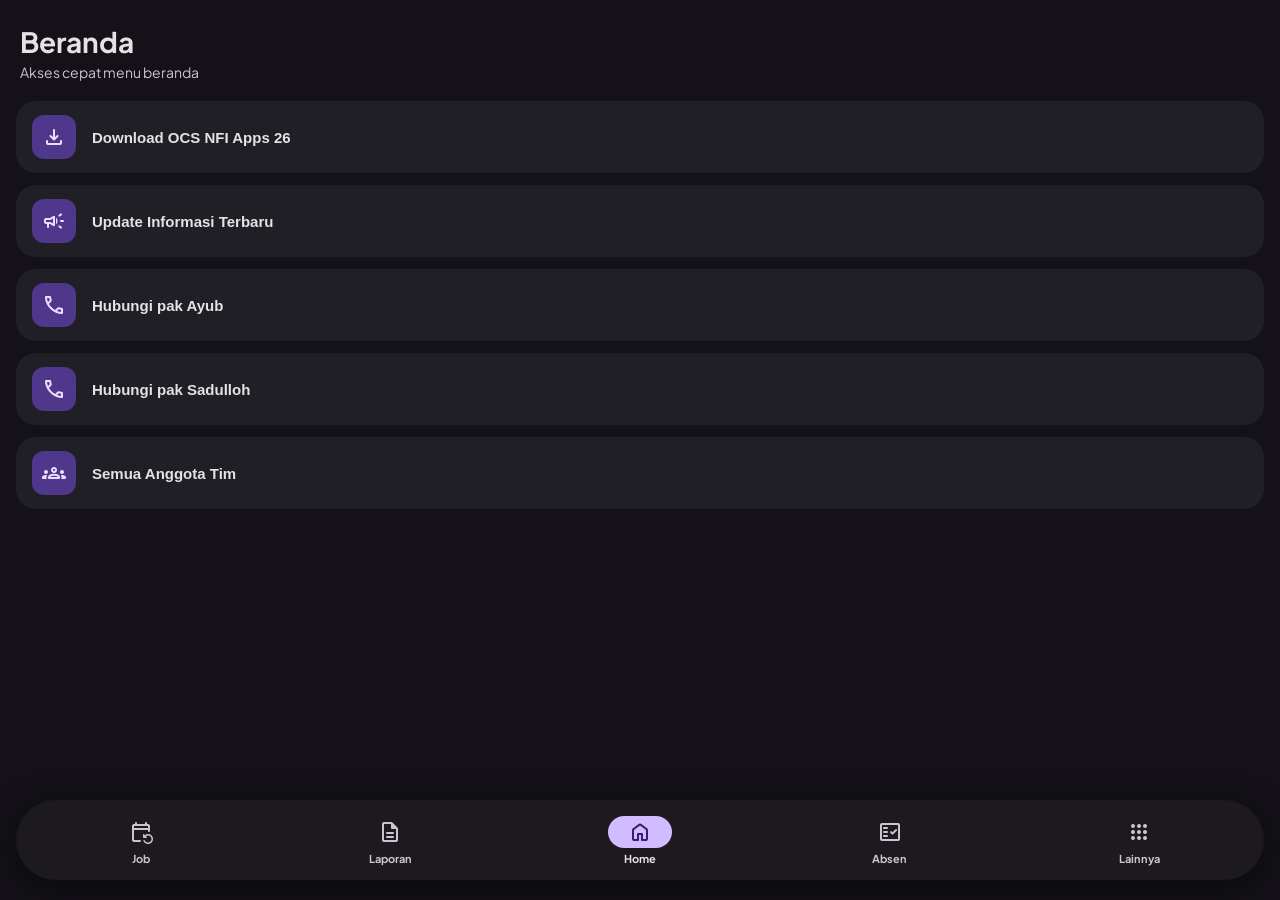
==== index.html @ 316470cf "Add files via upload" ====
<!DOCTYPE html>
<html lang="id">
<head>
    <meta charset="UTF-8">
    <meta name="viewport" content="width=device-width, initial-scale=1.0, maximum-scale=1.0, user-scalable=no">
    <title>OCS NFI APPS 26</title>
    <link href="https://fonts.googleapis.com/css2?family=Plus+Jakarta+Sans:wght@400;500;600;700&display=swap" rel="stylesheet">
    <link href="https://fonts.googleapis.com/css2?family=Material+Symbols+Rounded:opsz,wght,FILL,GRAD@24,400,0,0" rel="stylesheet">
    
    <style>
        :root {
          --m3-surface: #141218;
          --m3-surface-container: #211F26;
          --m3-primary: #D0BCFF;
          --m3-on-primary: #381E72;
          --m3-primary-container: #4F378B;
          --m3-on-primary-container: #EADDFF;
          --m3-secondary-container: #332F37;
          --m3-on-surface: #E6E1E5;
          --m3-on-surface-variant: #CAC4D0;
          --radius-pill: 100px;
        }

        * { box-sizing: border-box; margin: 0; padding: 0; -webkit-tap-highlight-color: transparent; }

        body {
          font-family: 'Plus Jakarta Sans', sans-serif;
          background-color: var(--m3-surface);
          color: var(--m3-on-surface);
          height: 100dvh; display: flex; flex-direction: column; overflow: hidden;
        }

        @keyframes pageIn {
            from { opacity: 0; transform: translateY(16px); }
            to { opacity: 1; transform: translateY(0); }
        }
        
        @keyframes navActive {
            0% { transform: scale(1); }
            50% { transform: scale(0.85); }
            100% { transform: scale(1); }
        }
        
        @keyframes labelFadeUp {
            from { opacity: 0; transform: translateY(4px); }
            to { opacity: 1; transform: translateY(0); }
        }

        .animate-page { animation: pageIn 0.4s cubic-bezier(0.2, 0, 0, 1) forwards; }

        .page-header { flex-shrink: 0; padding: 24px 20px 12px 20px; }
        .page-header h1 { font-size: 28px; font-weight: 700; }
        .page-header p { font-size: 14px; color: var(--m3-on-surface-variant); margin-top: 4px; }

        .content { flex: 1; overflow-y: auto; scrollbar-width: none; position: relative; }
        .content::-webkit-scrollbar { display: none; }
        .page-padding { padding: 8px 16px 140px 16px; }

        .full-frame-container {
            position: absolute;
            top: 0; left: 0; width: 100%; height: 100%;
            border: none;
            padding-bottom: 100px;
        }
        .full-frame-container iframe {
            width: 100%; height: 100%; border: none;
        }

        .buttons { display: flex; flex-direction: column; gap: 12px; }
        .buttons button {
          display: flex; align-items: center; gap: 16px; width: 100%; padding: 14px 16px; 
          border: none; border-radius: 20px; 
          background: var(--m3-surface-container); color: var(--m3-on-surface); 
          font-size: 15px; font-weight: 600; transition: 0.2s; cursor: pointer; text-align: left;
        }
        .buttons button:active { background: var(--m3-secondary-container); transform: scale(0.97); }
        .buttons button span.material-symbols-rounded {
          color: var(--m3-on-primary-container); background: var(--m3-primary-container);
          width: 44px; height: 44px; display: flex; align-items: center; justify-content: center;
          border-radius: 12px; flex-shrink: 0;
        }

        .bottom-bar {
          position: fixed; bottom: 20px; left: 16px; right: 16px; height: 80px;
          background: rgba(29, 27, 32, 0.95); backdrop-filter: blur(20px);
          display: flex; align-items: center; justify-content: center;
          border-radius: var(--radius-pill); z-index: 1000;
          box-shadow: 0 8px 32px rgba(0,0,0,0.5);
        }
        .menu-item { 
          flex: 1; display: flex; flex-direction: column; align-items: center; 
          justify-content: center; gap: 4px; height: 100%; 
          color: var(--m3-on-surface-variant); cursor: pointer;
          transition: color 0.3s ease;
        }
        .nav-pill { 
          width: 56px; height: 32px; border-radius: var(--radius-pill); 
          display: flex; align-items: center; justify-content: center; 
          transition: all 0.4s cubic-bezier(0.2, 0, 0, 1); 
        }
        
        .menu-item.active .nav-pill { 
            background: var(--m3-primary); 
            color: var(--m3-on-primary); 
            width: 64px;
            animation: navActive 0.4s cubic-bezier(0.2, 0, 0, 1);
        }
        .menu-item.active .nav-label { 
            animation: labelFadeUp 0.4s ease-out forwards;
            color: var(--m3-on-surface);
        }
        .menu-item.active { color: var(--m3-on-surface); }
        .nav-label { font-size: 11px; font-weight: 700; transition: all 0.3s ease; }

        .sheet-overlay { position: fixed; inset: 0; background: rgba(0,0,0,0.8); display: none; z-index: 2000; backdrop-filter: blur(4px); }
        .sheet-overlay.show { display: block; }
        .bottom-sheet { 
            position: fixed; left: 0; right: 0; bottom: -100%; 
            background: var(--m3-surface-container); border-radius: 28px 28px 0 0; 
            max-height: 94dvh; transition: bottom 0.4s cubic-bezier(0.1, 0.9, 0.2, 1); 
            z-index: 2001; display: flex; flex-direction: column; padding-bottom: 20px;
        }
        .bottom-sheet.show { bottom: 0; }
        .sheet-handle { width: 32px; height: 4px; background: #49454F; border-radius: 2px; margin: 16px auto; flex-shrink: 0; }
        .sheet-body { padding: 0 20px 20px 20px; overflow-y: auto; flex: 1; }

        .webview-container { width: 100%; height: 70dvh; border-radius: 16px; overflow: hidden; background: #fff; margin-top: 10px; }
        .webview-container iframe { width: 100%; height: 100%; border: none; }
        
        .btn-open-ext {
            width: 42px; height: 42px; border-radius: 12px; 
            background: var(--m3-secondary-container); color: var(--m3-primary);
            border: none; display: flex; align-items: center; justify-content: center;
        }
    </style>
</head>
<body>

<header class="page-header" id="header-ui">
    <h1 id="title-text">Beranda</h1>
    <p id="subtitle-text">Halo Tim OCS NFI</p>
</header>

<main class="content" id="main-content"></main>

<nav class="bottom-bar">
    <div class="menu-item" onclick="setActive(this,'Job Desk')">
        <div class="nav-pill"><span class="material-symbols-rounded">event_repeat</span></div>
        <span class="nav-label">Job</span>
    </div>
    <div class="menu-item" onclick="setActive(this,'Laporan')">
        <div class="nav-pill"><span class="material-symbols-rounded">description</span></div>
        <span class="nav-label">Laporan</span>
    </div>
    <div class="menu-item" id="default-menu" onclick="setActive(this,'Beranda')">
        <div class="nav-pill"><span class="material-symbols-rounded">home</span></div>
        <span class="nav-label">Home</span>
    </div>
    <div class="menu-item" onclick="setActive(this,'Absensi')">
        <div class="nav-pill"><span class="material-symbols-rounded">fact_check</span></div>
        <span class="nav-label">Absen</span>
    </div>
    <div class="menu-item" onclick="setActive(this,'Lainnya')">
        <div class="nav-pill"><span class="material-symbols-rounded">apps</span></div>
        <span class="nav-label">Lainnya</span>
    </div>
</nav>

<div class="sheet-overlay" id="sheetOverlay" onclick="closeSheet()"></div>
<div class="bottom-sheet" id="standardSheet">
    <div class="sheet-handle"></div>
    <div class="sheet-body" id="sheetContent"></div>
</div>

<script>
    function vibrate() { if(navigator.vibrate) navigator.vibrate(15); }

    // Logika tambahan untuk handle tombol kembali fisik
    window.addEventListener('popstate', function(event) {
        const sheet = document.getElementById('standardSheet');
        if (sheet.classList.contains('show')) {
            closeSheet(false); // Tutup sheet tanpa memicu history.back lagi
        }
    });

    function setActive(el, menu) {
        vibrate();
        document.querySelectorAll('.menu-item').forEach(i => i.classList.remove('active'));
        el.classList.add('active');
        
        const content = document.getElementById('main-content');
        const header = document.getElementById('header-ui');
        content.scrollTop = 0;

        if(menu === 'Job Desk') {
            header.style.display = 'none';
            content.innerHTML = `
                <div class="full-frame-container animate-page">
                    <iframe src="https://poharaayub.github.io/OCS-NFI-Apps-26-Job-Desk/"></iframe>
                </div>`;
            return;
        }

        header.style.display = 'block';
        document.getElementById('title-text').innerText = menu;
        
        let btns = [];
        if(menu === 'Beranda') {
            document.getElementById('subtitle-text').innerText = "Akses cepat menu beranda";
            btns = [
                ['download', 'Download OCS NFI Apps 26', 'link', 'https://drive.google.com/file/d/1kTBmccjjSEjbIAP8e-LWyb4Fytd0itrC/view?usp=drivesdk'],
                ['campaign', 'Update Informasi Terbaru', 'link', 'https://docs.google.com/document/d/1xBx-CVQ4K1lBEaIKjaKhmesfO8q3LyXs4rhQqH-ymPQ/edit?usp=drivesdk'],
                ['call', 'Hubungi pak Ayub', 'link', 'https://wa.me/6289637126728'],
                ['call', 'Hubungi pak Sadulloh', 'link', 'https://wa.me/6285281587927'],
                ['groups', 'Semua Anggota Tim', 'members']
            ];
        } else if(menu === 'Laporan') {
            document.getElementById('subtitle-text').innerText = "Akses cepat menu laporan";
            btns = [
                ['download', 'Download Kamstamwa', 'link', 'https://drive.google.com/file/d/1Rhy1s2R5G0QdilOMmbiQ5AhgaSuvtsWQ/view?usp=drivesdk'],
                ['download', 'Download Cam To PDF', 'link', 'https://drive.google.com/uc?id=105kaVbODYTpiGii9At-0kAPCHPkltyS4'],
                ['picture_as_pdf', 'Before After to PDF', 'link', 'https://poharaayub.github.io/Before-After-PDF/'],
                ['article', 'Laporan Kehadiran Teks', 'link', 'https://poharaayub.github.io/laporan-kehadiran-clipboard-generator/'],
                ['share', 'WhatsApp Grup OCS NFI', 'link', 'https://chat.whatsapp.com/KnxTC4uGQdGI6WAAVh0UGg'],
                ['person', 'Upload ke Team Leader', 'update'],
                ['local_laundry_service', 'Laporan Pencucian Box', 'report', 'https://docs.google.com/spreadsheets/d/1vf2pzwlvdsm17cyo1Zrc6DBUL4EeQOng5uJjU12aYvg/preview'],
                ['warehouse', 'Laporan Pembersihan Pallet', 'report', 'https://docs.google.com/spreadsheets/d/1C9Zrywvi_ggnHnKHB9fxUU9f-DCWaGNFJflKqbHVEnI/preview'],
                ['inventory', 'Laporan Pencucian Pallet', 'report', 'https://docs.google.com/spreadsheets/d/13dPCq4lEhV4PRA4z2RLQEmPbOIBK9emuclkxk-Dh7iU/preview']
            ];
        } else if(menu === 'Absensi') {
            document.getElementById('subtitle-text').innerText = "Akses cepat menu absensi";
            const pesanTukar = encodeURIComponent("Assalamualaikum, saya ingin mengajukan tukar shift\n\nKeperluan mengajukan tukaran shift:\nShift sebelumnya:\n\nDemikian terimakasih");
            btns = [
                ['apps', 'Greatday Apps', 'link', 'https://app.greatdayhr.com/'],
                ['summarize', 'Rekapitulasi Absensi', 'link', 'https://drive.google.com/drive/folders/1o0sr3Ee6r4VOCGT_a-1dTJ-KVZ0GMX-J'],
                ['mail', 'Ajukan Izin Absensi', 'absen'],
                ['swap_horiz', 'Ajukan Tukar Shift', 'link', `https://wa.me/6289637126728?text=${pesanTukar}`],
                ['assignment', 'Penilaian Karyawan', 'report', 'https://docs.google.com/spreadsheets/d/1o3yFehBFjD7SDgmJqRqlbl36nv77uS8EiqUVMLoc3DA/preview'],
                ['warning', 'Surat Peringatan (SP)', 'link', 'https://drive.google.com/drive/folders/10JcMB3LGNLOL84YjRa2R-Fp7toZR_v2y']
            ];
        } else if(menu === 'Lainnya') {
            document.getElementById('subtitle-text').innerText = "Akses cepat menu lainnya";
            btns = [
                ['article', 'Job Desk Teks Generator', 'link', 'https://poharaayub.github.io/grup-jod-desk-input/'],
                ['calendar_month', 'Data Schedule & Job Desk', 'link', 'https://drive.google.com/drive/folders/1UyO20_isk-EMRCLpKhwSBI_BYoP2Vy9A'],
                ['account_balance_wallet', 'Program Uang Kas 2026', 'kas'],
                ['build', 'Data Peralatan Kerja', 'tools'],
                ['photo_camera', 'Instagram OCS Indonesia', 'link', 'https://www.instagram.com/ocsindonesia/'],
                ['collections', 'OCS NFI Gallery 2026', 'link', 'https://drive.google.com/drive/folders/1wtyzi9lhpi7JjY67H76NHGk-qgbOwwd1'],
                ['info', 'About Apps', 'about']
            ];
        }

        content.innerHTML = `<div class="page-padding animate-page"><div class="buttons">${btns.map(b => `<button onclick="handleButtonClick('${b[2]}', '${b[3] || ''}', '${b[1]}')"><span class="material-symbols-rounded">${b[0]}</span><span>${b[1]}</span></button>`).join('')}</div></div>`;
    }

    function handleButtonClick(action, target, label) {
        vibrate();
        if (action === 'link') window.open(target, '_blank');
        else if (action === 'report') openWebviewSheet(target, label);
        else if (action === 'members') openMembersSheet();
        else if (action === 'absen') openAbsenSheet();
        else if (action === 'kas') openKasSheet();
        else if (action === 'tools') openToolsSheet();
        else if (action === 'update') openUpdateSheet();
        else if (action === 'about') openAboutSheet();
    }

    function openWebviewSheet(url, title) {
        const editUrl = url.replace('/preview', '/edit');
        const html = `<div style="display:flex; justify-content:space-between; align-items:center; margin-bottom:10px;"><h2>${title}</h2><button class="btn-open-ext" onclick="window.open('${editUrl}','_blank')"><span class="material-symbols-rounded">open_in_new</span></button></div><div class="webview-container"><iframe src="${url}"></iframe></div>`;
        renderAndShow(html);
    }

    function openMembersSheet() {
        const members = [
            {name: 'Pohara Ayub', role: 'Team Leader', wa: '6289637126728', icon: 'person'},
            {name: 'Sadulloh', role: 'Team Leader', wa: '6285281587927', icon: 'person'},
            {name: 'Edi Ahmad Jubaedi', role: 'Anggota', wa: '6285883524329', icon: 'person'},
            {name: 'Saiful Bahri', role: 'Anggota', wa: '6281389327308', icon: 'person'},
            {name: 'Wahidin', role: 'Gardener', wa: '6283819602330', icon: 'park'},
            {name: 'Amrullah', role: 'Anggota', wa: '6283879624040', icon: 'person'},
            {name: 'Ade Surahman', role: 'Anggota', wa: '6281947172711', icon: 'person'},
            {name: 'M. Rifai', role: 'Anggota', wa: '6285810611074', icon: 'person'},
            {name: 'Muhammad Toni', role: 'Anggota', wa: '6281286448626', icon: 'person'},
            {name: 'Nabrih', role: 'Anggota', wa: '6281295412005', icon: 'person'},
            {name: 'Sulaiman', role: 'Anggota', wa: '6285716230391', icon: 'person'},
            {name: 'Siti Maemunah', role: 'Anggota', wa: '6285771090915', icon: 'person'}
        ];
        const html = `<h2>Anggota Tim</h2><div class="buttons" style="margin-top:15px">${members.map(m => `<button onclick="window.open('https://wa.me/${m.wa}','_blank')"><span class="material-symbols-rounded">${m.icon}</span><div style="display:flex; flex-direction:column; text-align:left;"><span style="font-weight:700;">${m.name}</span><span style="font-size:11px; opacity:0.6;">${m.role}</span></div></button>`).join('')}</div>`;
        renderAndShow(html);
    }

    function openAbsenSheet() { 
        const pesanIzin = encodeURIComponent("Assalamualaikum, saya ingin mengajukan izin absensi\n\nKeperluan mengajukan izin:\n\nIzin untuk berapa hari:\n\nDemikian terimakasih");
        renderAndShow(`<h2>Ajukan Izin</h2><div class="buttons" style="margin-top:15px">${generateButtons([['mail','Izin ke pak Ayub',`https://wa.me/6289637126728?text=${pesanIzin}`],['mail','Izin ke pak Sadulloh',`https://wa.me/6285281587927?text=${pesanIzin}`]])}</div>`);
    }

    function openKasSheet() {
        const pesanPinjam = encodeURIComponent("Assalamualaikum, saya ingin mengajukan pinjaman uang kas dengan rincian:\n\nJumlah Pinjaman:\nKeperluan Pinjaman:\nRencana Pengembalian:\n\nTerimakasih");
        renderAndShow(`<h2>Program Uang Kas</h2><div class="buttons" style="margin-top:15px">${generateButtons([['description','Laporan Kas 2026','report_kas'],['attach_money','Ajukan Pinjaman Kas',`https://wa.me/6285281587927?text=${pesanPinjam}`],['gavel','Peraturan Uang Kas','https://docs.google.com/document/d/1pRdzuZYOEsO4gadqvAWk7qT7DMCcA87dlU75tSibAyQ/edit?usp=drivesdk']])}</div>`);
    }

    function openToolsSheet() {
        const pk = encodeURIComponent("Assalamualaikum, saya ingin melaporkan kerusakan peralatan/ alat bantu kerja dengan rincian sebagai berikut\n\nNama peralatan:\nKerusakan dibagian:\nKronologi kerusakan:\n\nDemikian terimakasih");
        const pr = encodeURIComponent("Assalamualaikum, saya ingin request peralatan/ alat bantu kerja dengan rincian sebagai berikut\n\nNama peralatan/ alat bantu kerja:\nJumlah request:\nUntuk digunakan diarea:\n\nDemikian terimakasih");
        renderAndShow(`<h2>Data Peralatan</h2><div class="buttons" style="margin-top:15px">${generateButtons([['build', 'Cek Data Peralatan', 'report_alat'],['report_problem', 'Lapor Kerusakan Alat', `https://wa.me/6289637126728?text=${pk}`],['add', 'Request Alat Baru', `https://wa.me/6285281587927?text=${pr}`],['local_laundry_service', 'Cek Detergen', 'report_detergen']])}</div>`);
    }

    function generateButtons(data) {
        return data.map(b => {
            let action = `window.open('${b[2]}','_blank')`;
            if(b[2] === 'report_kas') action = `openWebviewSheet('https://docs.google.com/spreadsheets/d/1mPzw4aiXAvZz0fkyUWAkmzJjCKUgCKRYbDQeUgI95Dk/preview','Laporan Kas')`;
            if(b[2] === 'report_alat') action = `openWebviewSheet('https://docs.google.com/spreadsheets/d/16F8PvkiDaDY_ZyIfkf0K0eeXwPvDelRSSgAeCl292fk/preview','Data Peralatan')`;
            if(b[2] === 'report_detergen') action = `openWebviewSheet('https://docs.google.com/spreadsheets/d/11IqbMX3eR3mWIV-i5KZAeFWTb9gNmh1OwDmfqXGLfW8/preview','Pemakaian Detergen')`;
            return `<button onclick="${action}"><span class="material-symbols-rounded">${b[0]}</span><span>${b[1]}</span></button>`;
        }).join('');
    }

    function openUpdateSheet() { renderAndShow(`<h2>Update Laporan</h2><div class="buttons" style="margin-top:15px">${generateButtons([['person','Kirim ke pak Ayub','https://wa.me/6289637126728'],['person','Kirim ke pak Sadulloh','https://wa.me/6285281587927']])}</div>`); }
    function openAboutSheet() { renderAndShow(`<h2>About Apps</h2><div style="margin-top:15px; color:var(--m3-on-surface-variant);"><p>OCS NFI APPS 26 v2.1.0</p><p>Dev: <b>Pohara Ayub</b></p><br><button onclick="window.open('https://wa.me/6289637126728','_blank')" style="width:100%; padding:14px; border-radius:100px; border:none; background:var(--m3-primary-container); color:var(--m3-on-primary-container); font-weight:700">WhatsApp Developer</button></div>`); }
    
    // Fungsi render dimodifikasi untuk push state history
    function renderAndShow(html) { 
        document.getElementById('sheetContent').innerHTML = html; 
        document.getElementById('sheetOverlay').classList.add('show'); 
        document.getElementById('standardSheet').classList.add('show'); 
        
        // Tambahkan dummy state ke browser history
        window.history.pushState({sheet: 'open'}, "");
    }

    // Fungsi tutup dimodifikasi agar sinkron dengan history
    function closeSheet(triggerBack = true) { 
        document.getElementById('sheetOverlay').classList.remove('show'); 
        document.getElementById('standardSheet').classList.remove('show'); 
        
        // Jika ditutup secara manual (klik overlay), hapus dummy state tadi
        if(triggerBack && window.history.state && window.history.state.sheet === 'open') {
            window.history.back();
        }
    }

    window.onload = () => { setActive(document.getElementById('default-menu'), 'Beranda'); };
</script>
</body>
</html>
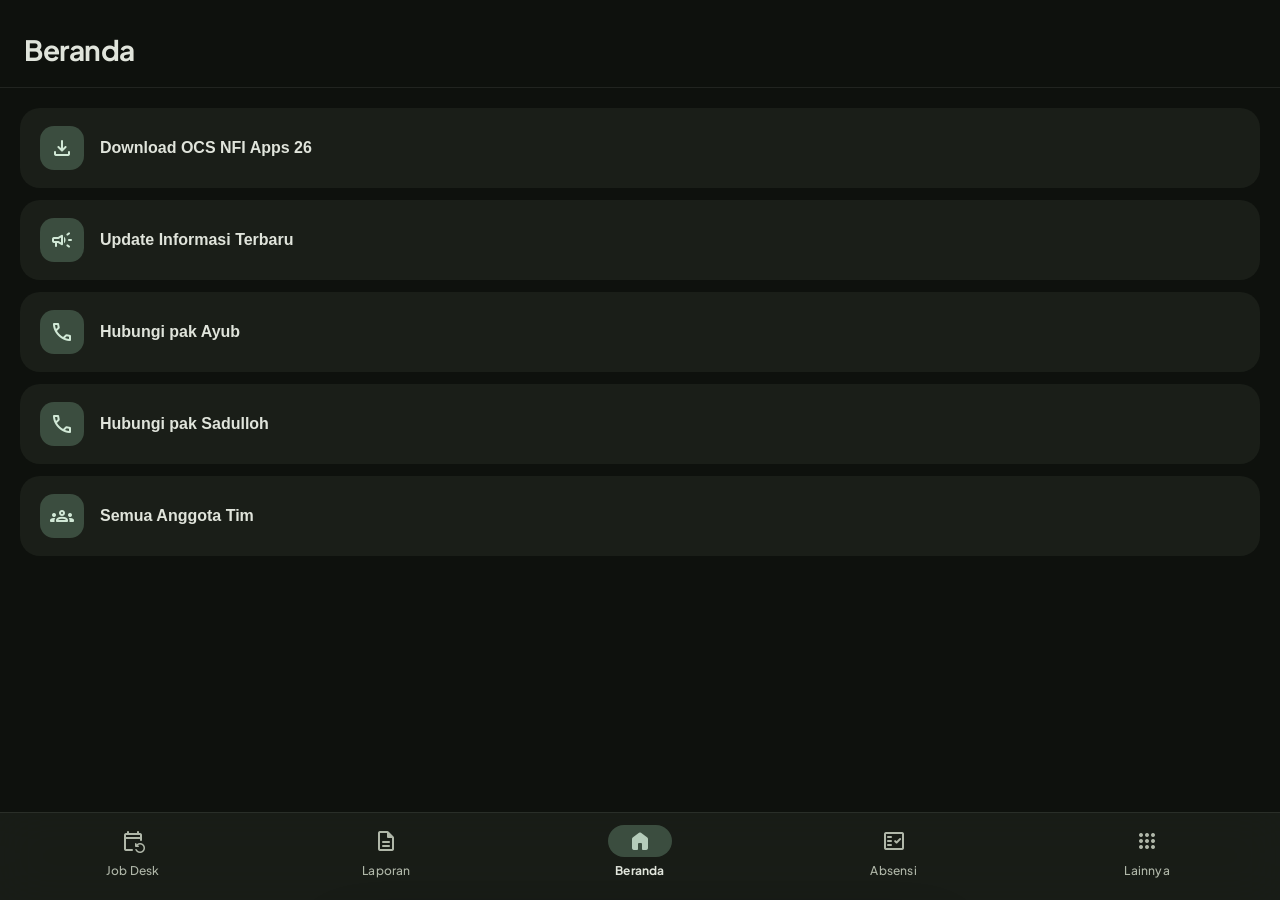
==== commit 871772d1: "Add files via upload" ====
--- a/index.html
+++ b/index.html
@@ -2,23 +2,24 @@
 <html lang="id">
 <head>
     <meta charset="UTF-8">
-    <meta name="viewport" content="width=device-width, initial-scale=1.0, maximum-scale=1.0, user-scalable=no">
-    <title>OCS NFI APPS 26</title>
+    <meta name="viewport" content="width=device-width, initial-scale=1.0, maximum-scale=1.0, user-scalable=no, viewport-fit=cover">
+    <title>OCS NFI APPS 26 - Theme #B5CCBA</title>
     <link href="https://fonts.googleapis.com/css2?family=Plus+Jakarta+Sans:wght@400;500;600;700&display=swap" rel="stylesheet">
     <link href="https://fonts.googleapis.com/css2?family=Material+Symbols+Rounded:opsz,wght,FILL,GRAD@24,400,0,0" rel="stylesheet">
     
     <style>
         :root {
-          --m3-surface: #141218;
-          --m3-surface-container: #211F26;
-          --m3-primary: #D0BCFF;
-          --m3-on-primary: #381E72;
-          --m3-primary-container: #4F378B;
-          --m3-on-primary-container: #EADDFF;
-          --m3-secondary-container: #332F37;
-          --m3-on-surface: #E6E1E5;
-          --m3-on-surface-variant: #CAC4D0;
-          --radius-pill: 100px;
+          /* Custom Theme Palette based on #B5CCBA */
+          --m3-surface: #0E110D;
+          --m3-surface-container: #1A1E18;
+          --m3-primary: #B5CCBA; /* Warna baru yang diminta */
+          --m3-on-primary: #1F3524;
+          --m3-primary-container: #3B4D3F;
+          --m3-on-primary-container: #D1E8D6;
+          --m3-secondary-container: #333B34;
+          --m3-on-surface: #E0E4DB;
+          --m3-on-surface-variant: #B0B7A9;
+          --m3-outline-variant: rgba(255, 255, 255, 0.08);
         }
 
         * { box-sizing: border-box; margin: 0; padding: 0; -webkit-tap-highlight-color: transparent; }
@@ -34,152 +35,216 @@
             from { opacity: 0; transform: translateY(16px); }
             to { opacity: 1; transform: translateY(0); }
         }
-        
-        @keyframes navActive {
-            0% { transform: scale(1); }
-            50% { transform: scale(0.85); }
-            100% { transform: scale(1); }
-        }
-        
-        @keyframes labelFadeUp {
-            from { opacity: 0; transform: translateY(4px); }
-            to { opacity: 1; transform: translateY(0); }
-        }
 
         .animate-page { animation: pageIn 0.4s cubic-bezier(0.2, 0, 0, 1) forwards; }
 
-        .page-header { flex-shrink: 0; padding: 24px 20px 12px 20px; }
-        .page-header h1 { font-size: 28px; font-weight: 700; }
-        .page-header p { font-size: 14px; color: var(--m3-on-surface-variant); margin-top: 4px; }
+        .page-header { 
+          flex-shrink: 0; 
+          padding: 32px 24px 20px 24px; 
+          border-bottom: 1px solid var(--m3-outline-variant); 
+        }
+        .page-header h1 { 
+          font-size: 28px; 
+          font-weight: 700; 
+          letter-spacing: -0.5px;
+          color: var(--m3-on-surface); 
+        }
 
         .content { flex: 1; overflow-y: auto; scrollbar-width: none; position: relative; }
         .content::-webkit-scrollbar { display: none; }
-        .page-padding { padding: 8px 16px 140px 16px; }
+        
+        .page-padding { padding: 20px 20px 120px 20px; }
 
         .full-frame-container {
             position: absolute;
             top: 0; left: 0; width: 100%; height: 100%;
             border: none;
-            padding-bottom: 100px;
-        }
-        .full-frame-container iframe {
-            width: 100%; height: 100%; border: none;
-        }
+            padding-bottom: 84px;
+        }
+        .full-frame-container iframe { width: 100%; height: 100%; border: none; }
 
         .buttons { display: flex; flex-direction: column; gap: 12px; }
         .buttons button {
-          display: flex; align-items: center; gap: 16px; width: 100%; padding: 14px 16px; 
+          display: flex; align-items: center; gap: 16px; width: 100%; padding: 18px 20px; 
           border: none; border-radius: 20px; 
           background: var(--m3-surface-container); color: var(--m3-on-surface); 
-          font-size: 15px; font-weight: 600; transition: 0.2s; cursor: pointer; text-align: left;
+          font-size: 16px; font-weight: 600; transition: 0.2s; cursor: pointer; text-align: left;
         }
         .buttons button:active { background: var(--m3-secondary-container); transform: scale(0.97); }
+        
         .buttons button span.material-symbols-rounded {
           color: var(--m3-on-primary-container); background: var(--m3-primary-container);
           width: 44px; height: 44px; display: flex; align-items: center; justify-content: center;
-          border-radius: 12px; flex-shrink: 0;
-        }
-
+          border-radius: 14px; flex-shrink: 0; font-size: 24px;
+        }
+
+        /* Bottom Bar */
         .bottom-bar {
-          position: fixed; bottom: 20px; left: 16px; right: 16px; height: 80px;
-          background: rgba(29, 27, 32, 0.95); backdrop-filter: blur(20px);
-          display: flex; align-items: center; justify-content: center;
-          border-radius: var(--radius-pill); z-index: 1000;
-          box-shadow: 0 8px 32px rgba(0,0,0,0.5);
-        }
+          position: fixed; 
+          bottom: 0; left: 0; right: 0; 
+          height: 88px; 
+          background: rgba(26, 30, 24, 0.92);
+          backdrop-filter: blur(24px);
+          -webkit-backdrop-filter: blur(24px);
+          display: flex; 
+          align-items: flex-start;
+          justify-content: space-around;
+          z-index: 1000;
+          border-top: 1px solid var(--m3-outline-variant);
+          padding: 12px 6px calc(env(safe-area-inset-bottom) + 6px) 6px;
+        }
+        
         .menu-item { 
-          flex: 1; display: flex; flex-direction: column; align-items: center; 
-          justify-content: center; gap: 4px; height: 100%; 
-          color: var(--m3-on-surface-variant); cursor: pointer;
-          transition: color 0.3s ease;
-        }
-        .nav-pill { 
-          width: 56px; height: 32px; border-radius: var(--radius-pill); 
-          display: flex; align-items: center; justify-content: center; 
-          transition: all 0.4s cubic-bezier(0.2, 0, 0, 1); 
-        }
-        
-        .menu-item.active .nav-pill { 
-            background: var(--m3-primary); 
-            color: var(--m3-on-primary); 
-            width: 64px;
-            animation: navActive 0.4s cubic-bezier(0.2, 0, 0, 1);
-        }
-        .menu-item.active .nav-label { 
-            animation: labelFadeUp 0.4s ease-out forwards;
-            color: var(--m3-on-surface);
-        }
+          flex: 1;
+          display: flex; 
+          flex-direction: column; 
+          align-items: center; 
+          justify-content: flex-start;
+          gap: 6px;
+          height: 100%; 
+          color: var(--m3-on-surface-variant); 
+          cursor: pointer;
+          transition: color 0.2s ease;
+        }
+        
+        .nav-icon-wrapper {
+          width: 64px; 
+          height: 32px; 
+          border-radius: 16px;
+          display: flex; 
+          align-items: center; 
+          justify-content: center;
+          transition: all 0.3s cubic-bezier(0.2, 0, 0, 1);
+          position: relative;
+        }
+        
+        .nav-icon-wrapper span { font-size: 24px; transition: all 0.2s ease; }
+
         .menu-item.active { color: var(--m3-on-surface); }
-        .nav-label { font-size: 11px; font-weight: 700; transition: all 0.3s ease; }
-
-        .sheet-overlay { position: fixed; inset: 0; background: rgba(0,0,0,0.8); display: none; z-index: 2000; backdrop-filter: blur(4px); }
+        .menu-item.active .nav-icon-wrapper { 
+          background: var(--m3-primary-container);
+          color: var(--m3-primary); /* Menggunakan warna baru */
+        }
+        .menu-item.active .nav-icon-wrapper span { font-variation-settings: 'FILL' 1; }
+        
+        .nav-label { font-size: 12px; font-weight: 500; letter-spacing: 0.2px; text-align: center; }
+        .menu-item.active .nav-label { font-weight: 700; color: var(--m3-on-surface); }
+
+        /* Bottom Sheet - Presisi Tengah */
+        .sheet-overlay { 
+            position: fixed; inset: 0; background: rgba(0,0,0,0.7); 
+            display: none; z-index: 2000; backdrop-filter: blur(10px); 
+        }
         .sheet-overlay.show { display: block; }
+        
         .bottom-sheet { 
-            position: fixed; left: 0; right: 0; bottom: -100%; 
-            background: var(--m3-surface-container); border-radius: 28px 28px 0 0; 
-            max-height: 94dvh; transition: bottom 0.4s cubic-bezier(0.1, 0.9, 0.2, 1); 
-            z-index: 2001; display: flex; flex-direction: column; padding-bottom: 20px;
+            position: fixed; 
+            left: 50%; 
+            bottom: -100%; 
+            width: 100%;
+            max-width: 600px; 
+            height: 94dvh;
+            max-height: 94dvh;
+            background: var(--m3-surface-container); 
+            border-radius: 32px 32px 0 0; 
+            transform: translateX(-50%); 
+            transition: bottom 0.5s cubic-bezier(0.1, 1, 0.2, 1); 
+            z-index: 2001; 
+            display: flex; 
+            flex-direction: column;
+            border-top: 1px solid var(--m3-outline-variant);
+            box-shadow: 0 -16px 48px rgba(0,0,0,1);
+            overflow: hidden; 
         }
         .bottom-sheet.show { bottom: 0; }
-        .sheet-handle { width: 32px; height: 4px; background: #49454F; border-radius: 2px; margin: 16px auto; flex-shrink: 0; }
-        .sheet-body { padding: 0 20px 20px 20px; overflow-y: auto; flex: 1; }
-
-        .webview-container { width: 100%; height: 70dvh; border-radius: 16px; overflow: hidden; background: #fff; margin-top: 10px; }
+        
+        .sheet-handle-area { width: 100%; padding: 16px 0 8px 0; flex-shrink: 0; cursor: pointer; }
+        .sheet-handle { width: 40px; height: 5px; background: rgba(255,255,255,0.2); border-radius: 10px; margin: 0 auto; }
+        
+        .sheet-header { padding: 0 24px 16px 24px; flex-shrink: 0; border-bottom: 1px solid var(--m3-outline-variant); }
+
+        .sheet-body { 
+            display: flex;
+            flex-direction: column;
+            flex: 1; 
+            overflow-y: auto; 
+            scrollbar-width: none;
+            padding: 0; 
+        }
+        .sheet-body::-webkit-scrollbar { display: none; }
+        
+        .sheet-body-inner { padding: 20px 24px calc(40px + env(safe-area-inset-bottom)) 24px; }
+
+        .loading-container {
+            display: none; flex-direction: column; align-items: center; justify-content: center; flex: 1; gap: 24px;
+        }
+        .loading-container.active { display: flex; }
+        
+        .m3-loader {
+            width: 56px; height: 56px; border: 6px solid var(--m3-primary-container); border-top: 6px solid var(--m3-primary);
+            border-radius: 50%; animation: spin 0.8s cubic-bezier(0.4, 0, 0.2, 1) infinite;
+        }
+        @keyframes spin { 0% { transform: rotate(0deg); } 100% { transform: rotate(360deg); } }
+        
+        .webview-wrapper { position: relative; width: 100%; flex: 1; display: none; }
+        .webview-wrapper.show { display: block; }
+        .webview-container { width: 100%; height: 100%; overflow: hidden; background: #fff; }
         .webview-container iframe { width: 100%; height: 100%; border: none; }
         
+        .sheet-title-row { display: flex; justify-content: space-between; align-items: center; padding-top: 4px; }
         .btn-open-ext {
-            width: 42px; height: 42px; border-radius: 12px; 
-            background: var(--m3-secondary-container); color: var(--m3-primary);
-            border: none; display: flex; align-items: center; justify-content: center;
-        }
+            width: 48px; height: 48px; border-radius: 14px; background: var(--m3-secondary-container); 
+            color: var(--m3-primary); border: none; display: flex; align-items: center; justify-content: center;
+        }
+        h2 { color: var(--m3-on-surface); font-size: 24px; font-weight: 700; letter-spacing: -0.5px; }
     </style>
 </head>
 <body>
 
 <header class="page-header" id="header-ui">
     <h1 id="title-text">Beranda</h1>
-    <p id="subtitle-text">Halo Tim OCS NFI</p>
 </header>
 
 <main class="content" id="main-content"></main>
 
 <nav class="bottom-bar">
     <div class="menu-item" onclick="setActive(this,'Job Desk')">
-        <div class="nav-pill"><span class="material-symbols-rounded">event_repeat</span></div>
-        <span class="nav-label">Job</span>
+        <div class="nav-icon-wrapper"><span class="material-symbols-rounded">event_repeat</span></div>
+        <span class="nav-label">Job Desk</span>
     </div>
     <div class="menu-item" onclick="setActive(this,'Laporan')">
-        <div class="nav-pill"><span class="material-symbols-rounded">description</span></div>
+        <div class="nav-icon-wrapper"><span class="material-symbols-rounded">description</span></div>
         <span class="nav-label">Laporan</span>
     </div>
     <div class="menu-item" id="default-menu" onclick="setActive(this,'Beranda')">
-        <div class="nav-pill"><span class="material-symbols-rounded">home</span></div>
-        <span class="nav-label">Home</span>
+        <div class="nav-icon-wrapper"><span class="material-symbols-rounded">home</span></div>
+        <span class="nav-label">Beranda</span>
     </div>
     <div class="menu-item" onclick="setActive(this,'Absensi')">
-        <div class="nav-pill"><span class="material-symbols-rounded">fact_check</span></div>
-        <span class="nav-label">Absen</span>
+        <div class="nav-icon-wrapper"><span class="material-symbols-rounded">fact_check</span></div>
+        <span class="nav-label">Absensi</span>
     </div>
     <div class="menu-item" onclick="setActive(this,'Lainnya')">
-        <div class="nav-pill"><span class="material-symbols-rounded">apps</span></div>
+        <div class="nav-icon-wrapper"><span class="material-symbols-rounded">apps</span></div>
         <span class="nav-label">Lainnya</span>
     </div>
 </nav>
 
 <div class="sheet-overlay" id="sheetOverlay" onclick="closeSheet()"></div>
 <div class="bottom-sheet" id="standardSheet">
-    <div class="sheet-handle"></div>
-    <div class="sheet-body" id="sheetContent"></div>
+    <div class="sheet-handle-area" onclick="closeSheet()">
+        <div class="sheet-handle"></div>
+    </div>
+    <div class="sheet-header" id="sheetHeader"></div>
+    <div class="sheet-body" id="sheetBody"></div>
 </div>
 
 <script>
-    function vibrate() { if(navigator.vibrate) navigator.vibrate(15); }
-
-    // Logika tambahan untuk handle tombol kembali fisik
+    function vibrate() { if(navigator.vibrate) navigator.vibrate(12); }
+
     window.addEventListener('popstate', function(event) {
-        const sheet = document.getElementById('standardSheet');
-        if (sheet.classList.contains('show')) {
-            closeSheet(false); // Tutup sheet tanpa memicu history.back lagi
+        if (document.getElementById('standardSheet').classList.contains('show')) {
+            closeSheet(false);
         }
     });
 
@@ -206,7 +271,6 @@
         
         let btns = [];
         if(menu === 'Beranda') {
-            document.getElementById('subtitle-text').innerText = "Akses cepat menu beranda";
             btns = [
                 ['download', 'Download OCS NFI Apps 26', 'link', 'https://drive.google.com/file/d/1kTBmccjjSEjbIAP8e-LWyb4Fytd0itrC/view?usp=drivesdk'],
                 ['campaign', 'Update Informasi Terbaru', 'link', 'https://docs.google.com/document/d/1xBx-CVQ4K1lBEaIKjaKhmesfO8q3LyXs4rhQqH-ymPQ/edit?usp=drivesdk'],
@@ -215,7 +279,6 @@
                 ['groups', 'Semua Anggota Tim', 'members']
             ];
         } else if(menu === 'Laporan') {
-            document.getElementById('subtitle-text').innerText = "Akses cepat menu laporan";
             btns = [
                 ['download', 'Download Kamstamwa', 'link', 'https://drive.google.com/file/d/1Rhy1s2R5G0QdilOMmbiQ5AhgaSuvtsWQ/view?usp=drivesdk'],
                 ['download', 'Download Cam To PDF', 'link', 'https://drive.google.com/uc?id=105kaVbODYTpiGii9At-0kAPCHPkltyS4'],
@@ -228,7 +291,6 @@
                 ['inventory', 'Laporan Pencucian Pallet', 'report', 'https://docs.google.com/spreadsheets/d/13dPCq4lEhV4PRA4z2RLQEmPbOIBK9emuclkxk-Dh7iU/preview']
             ];
         } else if(menu === 'Absensi') {
-            document.getElementById('subtitle-text').innerText = "Akses cepat menu absensi";
             const pesanTukar = encodeURIComponent("Assalamualaikum, saya ingin mengajukan tukar shift\n\nKeperluan mengajukan tukaran shift:\nShift sebelumnya:\n\nDemikian terimakasih");
             btns = [
                 ['apps', 'Greatday Apps', 'link', 'https://app.greatdayhr.com/'],
@@ -239,7 +301,6 @@
                 ['warning', 'Surat Peringatan (SP)', 'link', 'https://drive.google.com/drive/folders/10JcMB3LGNLOL84YjRa2R-Fp7toZR_v2y']
             ];
         } else if(menu === 'Lainnya') {
-            document.getElementById('subtitle-text').innerText = "Akses cepat menu lainnya";
             btns = [
                 ['article', 'Job Desk Teks Generator', 'link', 'https://poharaayub.github.io/grup-jod-desk-input/'],
                 ['calendar_month', 'Data Schedule & Job Desk', 'link', 'https://drive.google.com/drive/folders/1UyO20_isk-EMRCLpKhwSBI_BYoP2Vy9A'],
@@ -268,8 +329,29 @@
 
     function openWebviewSheet(url, title) {
         const editUrl = url.replace('/preview', '/edit');
-        const html = `<div style="display:flex; justify-content:space-between; align-items:center; margin-bottom:10px;"><h2>${title}</h2><button class="btn-open-ext" onclick="window.open('${editUrl}','_blank')"><span class="material-symbols-rounded">open_in_new</span></button></div><div class="webview-container"><iframe src="${url}"></iframe></div>`;
-        renderAndShow(html);
+        const headerHtml = `
+            <div class="sheet-title-row">
+                <h2>${title}</h2>
+                <button class="btn-open-ext" onclick="window.open('${editUrl}','_blank')">
+                    <span class="material-symbols-rounded">open_in_new</span>
+                </button>
+            </div>`;
+        const bodyHtml = `
+            <div id="m3Loader" class="loading-container active">
+                <div class="m3-loader"></div>
+                <span style="font-size:16px; color:var(--m3-on-surface-variant)">Memproses data...</span>
+            </div>
+            <div id="webviewWrapper" class="webview-wrapper">
+                <div class="webview-container">
+                    <iframe src="${url}" id="reportIframe" onload="onIframeLoaded()"></iframe>
+                </div>
+            </div>`;
+        renderAndShow(headerHtml, bodyHtml, true);
+    }
+    
+    function onIframeLoaded() {
+        document.getElementById('m3Loader').classList.remove('active');
+        document.getElementById('webviewWrapper').classList.add('show');
     }
 
     function openMembersSheet() {
@@ -287,24 +369,23 @@
             {name: 'Sulaiman', role: 'Anggota', wa: '6285716230391', icon: 'person'},
             {name: 'Siti Maemunah', role: 'Anggota', wa: '6285771090915', icon: 'person'}
         ];
-        const html = `<h2>Anggota Tim</h2><div class="buttons" style="margin-top:15px">${members.map(m => `<button onclick="window.open('https://wa.me/${m.wa}','_blank')"><span class="material-symbols-rounded">${m.icon}</span><div style="display:flex; flex-direction:column; text-align:left;"><span style="font-weight:700;">${m.name}</span><span style="font-size:11px; opacity:0.6;">${m.role}</span></div></button>`).join('')}</div>`;
-        renderAndShow(html);
+        renderAndShow(`<h2>Anggota Tim</h2>`, `<div class="sheet-body-inner"><div class="buttons">${members.map(m => `<button onclick="window.open('https://wa.me/${m.wa}','_blank')"><span class="material-symbols-rounded">${m.icon}</span><div style="display:flex; flex-direction:column; text-align:left;"><span style="font-weight:700; font-size:16px;">${m.name}</span><span style="font-size:12px; opacity:0.6;">${m.role}</span></div></button>`).join('')}</div></div>`);
     }
 
     function openAbsenSheet() { 
         const pesanIzin = encodeURIComponent("Assalamualaikum, saya ingin mengajukan izin absensi\n\nKeperluan mengajukan izin:\n\nIzin untuk berapa hari:\n\nDemikian terimakasih");
-        renderAndShow(`<h2>Ajukan Izin</h2><div class="buttons" style="margin-top:15px">${generateButtons([['mail','Izin ke pak Ayub',`https://wa.me/6289637126728?text=${pesanIzin}`],['mail','Izin ke pak Sadulloh',`https://wa.me/6285281587927?text=${pesanIzin}`]])}</div>`);
+        renderAndShow(`<h2>Ajukan Izin</h2>`, `<div class="sheet-body-inner"><div class="buttons">${generateButtons([['mail','Izin ke pak Ayub',`https://wa.me/6289637126728?text=${pesanIzin}`],['mail','Izin ke pak Sadulloh',`https://wa.me/6285281587927?text=${pesanIzin}`]])}</div></div>`);
     }
 
     function openKasSheet() {
         const pesanPinjam = encodeURIComponent("Assalamualaikum, saya ingin mengajukan pinjaman uang kas dengan rincian:\n\nJumlah Pinjaman:\nKeperluan Pinjaman:\nRencana Pengembalian:\n\nTerimakasih");
-        renderAndShow(`<h2>Program Uang Kas</h2><div class="buttons" style="margin-top:15px">${generateButtons([['description','Laporan Kas 2026','report_kas'],['attach_money','Ajukan Pinjaman Kas',`https://wa.me/6285281587927?text=${pesanPinjam}`],['gavel','Peraturan Uang Kas','https://docs.google.com/document/d/1pRdzuZYOEsO4gadqvAWk7qT7DMCcA87dlU75tSibAyQ/edit?usp=drivesdk']])}</div>`);
+        renderAndShow(`<h2>Program Uang Kas</h2>`, `<div class="sheet-body-inner"><div class="buttons">${generateButtons([['description','Laporan Kas 2026','report_kas'],['attach_money','Ajukan Pinjaman Kas',`https://wa.me/6285281587927?text=${pesanPinjam}`],['gavel','Peraturan Uang Kas','https://docs.google.com/document/d/1pRdzuZYOEsO4gadqvAWk7qT7DMCcA87dlU75tSibAyQ/edit?usp=drivesdk']])}</div></div>`);
     }
 
     function openToolsSheet() {
         const pk = encodeURIComponent("Assalamualaikum, saya ingin melaporkan kerusakan peralatan/ alat bantu kerja dengan rincian sebagai berikut\n\nNama peralatan:\nKerusakan dibagian:\nKronologi kerusakan:\n\nDemikian terimakasih");
         const pr = encodeURIComponent("Assalamualaikum, saya ingin request peralatan/ alat bantu kerja dengan rincian sebagai berikut\n\nNama peralatan/ alat bantu kerja:\nJumlah request:\nUntuk digunakan diarea:\n\nDemikian terimakasih");
-        renderAndShow(`<h2>Data Peralatan</h2><div class="buttons" style="margin-top:15px">${generateButtons([['build', 'Cek Data Peralatan', 'report_alat'],['report_problem', 'Lapor Kerusakan Alat', `https://wa.me/6289637126728?text=${pk}`],['add', 'Request Alat Baru', `https://wa.me/6285281587927?text=${pr}`],['local_laundry_service', 'Cek Detergen', 'report_detergen']])}</div>`);
+        renderAndShow(`<h2>Data Peralatan</h2>`, `<div class="sheet-body-inner"><div class="buttons">${generateButtons([['build', 'Cek Data Peralatan', 'report_alat'],['report_problem', 'Lapor Kerusakan Alat', `https://wa.me/6289637126728?text=${pk}`],['add', 'Request Alat Baru', `https://wa.me/6285281587927?text=${pr}`],['local_laundry_service', 'Cek Detergen', 'report_detergen']])}</div></div>`);
     }
 
     function generateButtons(data) {
@@ -317,25 +398,22 @@
         }).join('');
     }
 
-    function openUpdateSheet() { renderAndShow(`<h2>Update Laporan</h2><div class="buttons" style="margin-top:15px">${generateButtons([['person','Kirim ke pak Ayub','https://wa.me/6289637126728'],['person','Kirim ke pak Sadulloh','https://wa.me/6285281587927']])}</div>`); }
-    function openAboutSheet() { renderAndShow(`<h2>About Apps</h2><div style="margin-top:15px; color:var(--m3-on-surface-variant);"><p>OCS NFI APPS 26 v2.1.0</p><p>Dev: <b>Pohara Ayub</b></p><br><button onclick="window.open('https://wa.me/6289637126728','_blank')" style="width:100%; padding:14px; border-radius:100px; border:none; background:var(--m3-primary-container); color:var(--m3-on-primary-container); font-weight:700">WhatsApp Developer</button></div>`); }
+    function openUpdateSheet() { renderAndShow(`<h2>Update Laporan</h2>`, `<div class="sheet-body-inner"><div class="buttons">${generateButtons([['person','Kirim ke pak Ayub','https://wa.me/6289637126728'],['person','Kirim ke pak Sadulloh','https://wa.me/6285281587927']])}</div></div>`); }
+    function openAboutSheet() { renderAndShow(`<h2>About Apps</h2>`, `<div class="sheet-body-inner" style="color:var(--m3-on-surface-variant);"><p style="font-size:16px; margin-bottom:6px">OCS NFI APPS 26 v3.8.5</p><p style="font-size:16px">Developer: <b>Pohara Ayub</b></p><br><button onclick="window.open('https://wa.me/6289637126728','_blank')" style="width:100%; padding:20px; border-radius:18px; border:none; background:var(--m3-primary-container); color:var(--m3-primary); font-weight:700; font-size:16px;">WhatsApp Developer</button></div>`); }
     
-    // Fungsi render dimodifikasi untuk push state history
-    function renderAndShow(html) { 
-        document.getElementById('sheetContent').innerHTML = html; 
+    function renderAndShow(headerHtml, bodyHtml, isFullFrame = false) { 
+        document.getElementById('sheetHeader').innerHTML = headerHtml; 
+        document.getElementById('sheetBody').innerHTML = bodyHtml; 
+        const sheet = document.getElementById('standardSheet');
+        sheet.style.overflow = isFullFrame ? 'hidden' : 'visible';
         document.getElementById('sheetOverlay').classList.add('show'); 
-        document.getElementById('standardSheet').classList.add('show'); 
-        
-        // Tambahkan dummy state ke browser history
+        sheet.classList.add('show'); 
         window.history.pushState({sheet: 'open'}, "");
     }
 
-    // Fungsi tutup dimodifikasi agar sinkron dengan history
     function closeSheet(triggerBack = true) { 
         document.getElementById('sheetOverlay').classList.remove('show'); 
         document.getElementById('standardSheet').classList.remove('show'); 
-        
-        // Jika ditutup secara manual (klik overlay), hapus dummy state tadi
         if(triggerBack && window.history.state && window.history.state.sheet === 'open') {
             window.history.back();
         }
@@ -345,3 +423,4 @@
 </script>
 </body>
 </html>
+
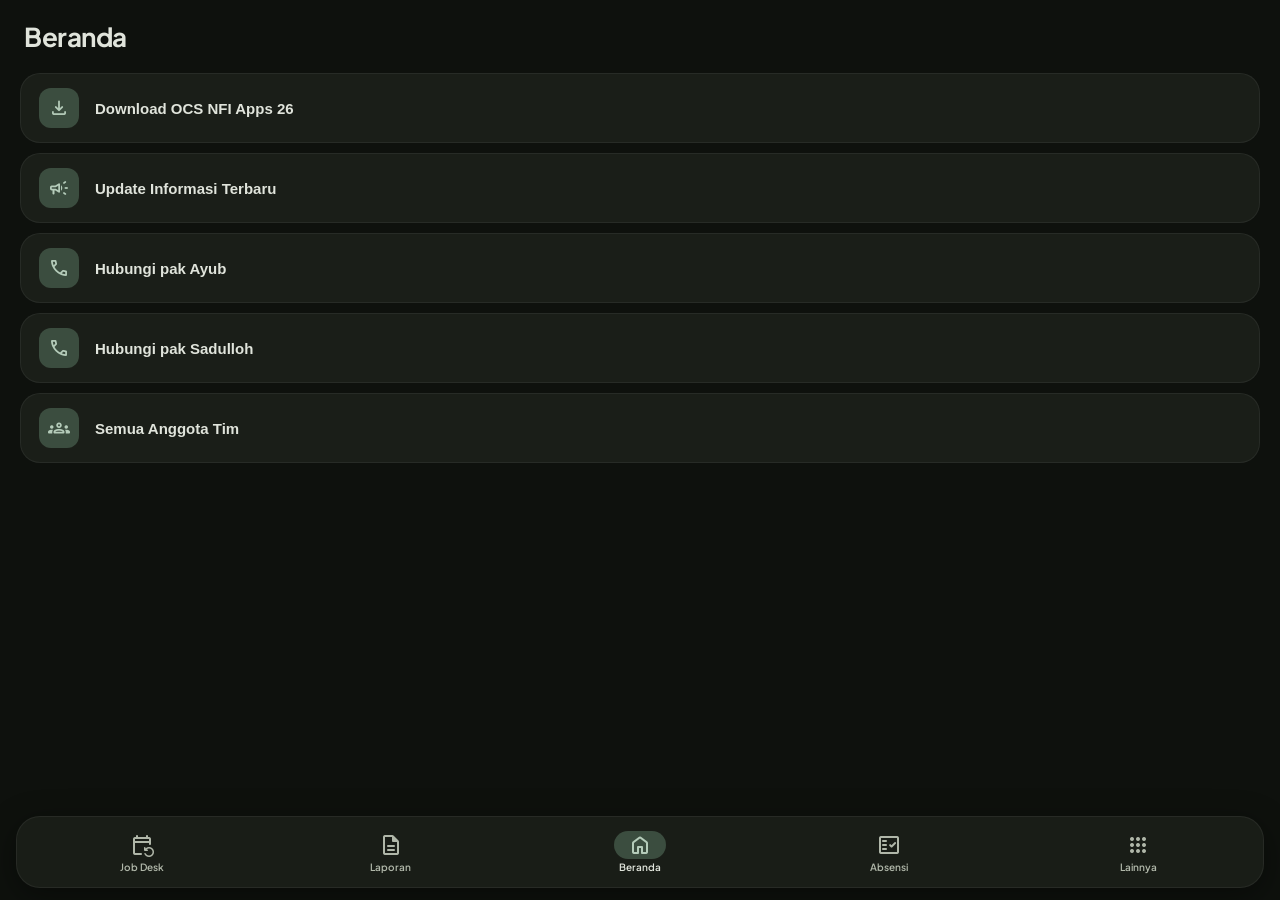
==== commit 701951c0: "Add files via upload" ====
--- a/index.html
+++ b/index.html
@@ -3,95 +3,109 @@
 <head>
     <meta charset="UTF-8">
     <meta name="viewport" content="width=device-width, initial-scale=1.0, maximum-scale=1.0, user-scalable=no, viewport-fit=cover">
-    <title>OCS NFI APPS 26 - Theme #B5CCBA</title>
+    <title>OCS NFI APPS 26 - Final UI</title>
     <link href="https://fonts.googleapis.com/css2?family=Plus+Jakarta+Sans:wght@400;500;600;700&display=swap" rel="stylesheet">
     <link href="https://fonts.googleapis.com/css2?family=Material+Symbols+Rounded:opsz,wght,FILL,GRAD@24,400,0,0" rel="stylesheet">
     
     <style>
         :root {
-          /* Custom Theme Palette based on #B5CCBA */
           --m3-surface: #0E110D;
           --m3-surface-container: #1A1E18;
-          --m3-primary: #B5CCBA; /* Warna baru yang diminta */
+          --m3-primary: #B5CCBA;
           --m3-on-primary: #1F3524;
           --m3-primary-container: #3B4D3F;
           --m3-on-primary-container: #D1E8D6;
           --m3-secondary-container: #333B34;
           --m3-on-surface: #E0E4DB;
           --m3-on-surface-variant: #B0B7A9;
-          --m3-outline-variant: rgba(255, 255, 255, 0.08);
-        }
-
-        * { box-sizing: border-box; margin: 0; padding: 0; -webkit-tap-highlight-color: transparent; }
+          --m3-outline-variant: rgba(255, 255, 255, 0.06);
+        }
+
+        * { 
+          box-sizing: border-box; 
+          margin: 0; 
+          padding: 0; 
+          -webkit-tap-highlight-color: transparent; 
+        }
 
         body {
           font-family: 'Plus Jakarta Sans', sans-serif;
           background-color: var(--m3-surface);
           color: var(--m3-on-surface);
-          height: 100dvh; display: flex; flex-direction: column; overflow: hidden;
-        }
-
-        @keyframes pageIn {
-            from { opacity: 0; transform: translateY(16px); }
-            to { opacity: 1; transform: translateY(0); }
-        }
-
-        .animate-page { animation: pageIn 0.4s cubic-bezier(0.2, 0, 0, 1) forwards; }
+          height: 100dvh; 
+          display: flex; 
+          flex-direction: column; 
+          overflow: hidden;
+          position: fixed;
+          width: 100%;
+          text-align: left;
+        }
 
         .page-header { 
           flex-shrink: 0; 
-          padding: 32px 24px 20px 24px; 
-          border-bottom: 1px solid var(--m3-outline-variant); 
-        }
+          padding: calc(20px + env(safe-area-inset-top)) 24px 12px 24px; 
+          z-index: 10;
+          text-align: left;
+        }
+        
         .page-header h1 { 
-          font-size: 28px; 
+          font-size: 26px; 
           font-weight: 700; 
           letter-spacing: -0.5px;
-          color: var(--m3-on-surface); 
-        }
-
-        .content { flex: 1; overflow-y: auto; scrollbar-width: none; position: relative; }
+        }
+
+        .content { 
+          flex: 1; 
+          overflow-y: auto; 
+          scrollbar-width: none; 
+          -webkit-overflow-scrolling: touch;
+        }
         .content::-webkit-scrollbar { display: none; }
-        
-        .page-padding { padding: 20px 20px 120px 20px; }
+        .page-padding { padding: 8px 20px 140px 20px; }
 
         .full-frame-container {
             position: absolute;
             top: 0; left: 0; width: 100%; height: 100%;
             border: none;
-            padding-bottom: 84px;
+            padding-bottom: 110px;
         }
         .full-frame-container iframe { width: 100%; height: 100%; border: none; }
 
-        .buttons { display: flex; flex-direction: column; gap: 12px; }
+        .buttons { display: flex; flex-direction: column; gap: 10px; width: 100%; }
         .buttons button {
-          display: flex; align-items: center; gap: 16px; width: 100%; padding: 18px 20px; 
-          border: none; border-radius: 20px; 
+          display: flex; align-items: center; gap: 16px; width: 100%; padding: 14px 18px; 
+          border: 1px solid var(--m3-outline-variant); border-radius: 20px; 
           background: var(--m3-surface-container); color: var(--m3-on-surface); 
-          font-size: 16px; font-weight: 600; transition: 0.2s; cursor: pointer; text-align: left;
-        }
-        .buttons button:active { background: var(--m3-secondary-container); transform: scale(0.97); }
+          font-size: 15px; font-weight: 600; cursor: pointer;
+          transition: transform 0.1s ease, background 0.2s ease;
+          text-align: left;
+        }
+        .buttons button:active { background: var(--m3-secondary-container); transform: scale(0.98); }
         
         .buttons button span.material-symbols-rounded {
-          color: var(--m3-on-primary-container); background: var(--m3-primary-container);
-          width: 44px; height: 44px; display: flex; align-items: center; justify-content: center;
-          border-radius: 14px; flex-shrink: 0; font-size: 24px;
-        }
-
-        /* Bottom Bar */
+          color: var(--m3-primary); background: var(--m3-primary-container);
+          width: 40px; height: 40px; display: flex; align-items: center; justify-content: center;
+          border-radius: 12px; flex-shrink: 0; font-size: 22px;
+        }
+
+        /* Floating Bottom Bar */
+        .bottom-nav-container {
+          position: fixed;
+          bottom: calc(12px + env(safe-area-inset-bottom));
+          left: 16px;
+          right: 16px;
+          z-index: 1000;
+        }
+
         .bottom-bar {
-          position: fixed; 
-          bottom: 0; left: 0; right: 0; 
-          height: 88px; 
-          background: rgba(26, 30, 24, 0.92);
-          backdrop-filter: blur(24px);
-          -webkit-backdrop-filter: blur(24px);
+          height: 72px; 
+          background: rgba(26, 30, 24, 0.98);
           display: flex; 
-          align-items: flex-start;
+          align-items: center;
           justify-content: space-around;
-          z-index: 1000;
-          border-top: 1px solid var(--m3-outline-variant);
-          padding: 12px 6px calc(env(safe-area-inset-bottom) + 6px) 6px;
+          border-radius: 24px;
+          border: 1px solid var(--m3-outline-variant);
+          box-shadow: 0 8px 32px rgba(0, 0, 0, 0.4);
         }
         
         .menu-item { 
@@ -99,104 +113,81 @@
           display: flex; 
           flex-direction: column; 
           align-items: center; 
-          justify-content: flex-start;
-          gap: 6px;
+          justify-content: center;
+          gap: 2px;
           height: 100%; 
           color: var(--m3-on-surface-variant); 
-          cursor: pointer;
-          transition: color 0.2s ease;
         }
         
         .nav-icon-wrapper {
-          width: 64px; 
-          height: 32px; 
-          border-radius: 16px;
-          display: flex; 
-          align-items: center; 
-          justify-content: center;
-          transition: all 0.3s cubic-bezier(0.2, 0, 0, 1);
-          position: relative;
-        }
-        
-        .nav-icon-wrapper span { font-size: 24px; transition: all 0.2s ease; }
-
+          width: 52px; height: 28px; border-radius: 14px;
+          display: flex; align-items: center; justify-content: center;
+          transition: background 0.25s cubic-bezier(0.4, 0, 0.2, 1);
+        }
+        
         .menu-item.active { color: var(--m3-on-surface); }
         .menu-item.active .nav-icon-wrapper { 
           background: var(--m3-primary-container);
-          color: var(--m3-primary); /* Menggunakan warna baru */
-        }
-        .menu-item.active .nav-icon-wrapper span { font-variation-settings: 'FILL' 1; }
-        
-        .nav-label { font-size: 12px; font-weight: 500; letter-spacing: 0.2px; text-align: center; }
-        .menu-item.active .nav-label { font-weight: 700; color: var(--m3-on-surface); }
-
-        /* Bottom Sheet - Presisi Tengah */
+          color: var(--m3-primary);
+        }
+        .nav-label { font-size: 10px; font-weight: 600; }
+
+        /* Bottom Sheet */
         .sheet-overlay { 
-            position: fixed; inset: 0; background: rgba(0,0,0,0.7); 
-            display: none; z-index: 2000; backdrop-filter: blur(10px); 
-        }
-        .sheet-overlay.show { display: block; }
+            position: fixed; inset: 0; 
+            background: rgba(0,0,0,0.7); 
+            opacity: 0; visibility: hidden;
+            transition: opacity 0.3s ease;
+            z-index: 2000; 
+        }
+        .sheet-overlay.show { opacity: 1; visibility: visible; }
         
         .bottom-sheet { 
             position: fixed; 
-            left: 50%; 
-            bottom: -100%; 
+            left: 0; right: 0; bottom: 0;
             width: 100%;
-            max-width: 600px; 
-            height: 94dvh;
-            max-height: 94dvh;
+            height: 90dvh;
             background: var(--m3-surface-container); 
-            border-radius: 32px 32px 0 0; 
-            transform: translateX(-50%); 
-            transition: bottom 0.5s cubic-bezier(0.1, 1, 0.2, 1); 
+            border-radius: 28px 28px 0 0; 
             z-index: 2001; 
             display: flex; 
             flex-direction: column;
-            border-top: 1px solid var(--m3-outline-variant);
-            box-shadow: 0 -16px 48px rgba(0,0,0,1);
-            overflow: hidden; 
-        }
-        .bottom-sheet.show { bottom: 0; }
-        
-        .sheet-handle-area { width: 100%; padding: 16px 0 8px 0; flex-shrink: 0; cursor: pointer; }
-        .sheet-handle { width: 40px; height: 5px; background: rgba(255,255,255,0.2); border-radius: 10px; margin: 0 auto; }
-        
-        .sheet-header { padding: 0 24px 16px 24px; flex-shrink: 0; border-bottom: 1px solid var(--m3-outline-variant); }
+            transform: translateY(100%);
+            transition: transform 0.4s cubic-bezier(0.32, 0.72, 0, 1);
+            will-change: transform;
+            contain: content;
+        }
+        .bottom-sheet.show { transform: translateY(0); }
+        
+        .sheet-handle-area { width: 100%; padding: 14px 0; flex-shrink: 0; }
+        .sheet-handle { width: 32px; height: 4px; background: rgba(255,255,255,0.2); border-radius: 2px; margin: 0 auto; }
+        
+        .sheet-header { padding: 0 24px 16px 24px; flex-shrink: 0; text-align: left; }
 
         .sheet-body { 
-            display: flex;
-            flex-direction: column;
             flex: 1; 
             overflow-y: auto; 
-            scrollbar-width: none;
-            padding: 0; 
-        }
-        .sheet-body::-webkit-scrollbar { display: none; }
-        
-        .sheet-body-inner { padding: 20px 24px calc(40px + env(safe-area-inset-bottom)) 24px; }
-
-        .loading-container {
-            display: none; flex-direction: column; align-items: center; justify-content: center; flex: 1; gap: 24px;
-        }
-        .loading-container.active { display: flex; }
-        
+            -webkit-overflow-scrolling: touch;
+        }
+        .sheet-body-inner { padding: 12px 24px calc(120px + env(safe-area-inset-bottom)) 24px; }
+
         .m3-loader {
-            width: 56px; height: 56px; border: 6px solid var(--m3-primary-container); border-top: 6px solid var(--m3-primary);
-            border-radius: 50%; animation: spin 0.8s cubic-bezier(0.4, 0, 0.2, 1) infinite;
+            width: 40px; height: 40px; border: 4px solid var(--m3-primary-container); border-top: 4px solid var(--m3-primary);
+            border-radius: 50%; animation: spin 0.8s linear infinite;
         }
         @keyframes spin { 0% { transform: rotate(0deg); } 100% { transform: rotate(360deg); } }
         
-        .webview-wrapper { position: relative; width: 100%; flex: 1; display: none; }
+        .webview-wrapper { width: 100%; height: 100%; display: none; }
         .webview-wrapper.show { display: block; }
-        .webview-container { width: 100%; height: 100%; overflow: hidden; background: #fff; }
+        .webview-container { width: 100%; height: 100%; background: #fff; }
         .webview-container iframe { width: 100%; height: 100%; border: none; }
         
-        .sheet-title-row { display: flex; justify-content: space-between; align-items: center; padding-top: 4px; }
+        .sheet-title-row { display: flex; justify-content: space-between; align-items: center; width: 100%; }
         .btn-open-ext {
-            width: 48px; height: 48px; border-radius: 14px; background: var(--m3-secondary-container); 
+            width: 40px; height: 40px; border-radius: 12px; background: var(--m3-secondary-container); 
             color: var(--m3-primary); border: none; display: flex; align-items: center; justify-content: center;
         }
-        h2 { color: var(--m3-on-surface); font-size: 24px; font-weight: 700; letter-spacing: -0.5px; }
+        h2 { color: var(--m3-on-surface); font-size: 20px; font-weight: 700; text-align: left; }
     </style>
 </head>
 <body>
@@ -207,28 +198,30 @@
 
 <main class="content" id="main-content"></main>
 
-<nav class="bottom-bar">
-    <div class="menu-item" onclick="setActive(this,'Job Desk')">
-        <div class="nav-icon-wrapper"><span class="material-symbols-rounded">event_repeat</span></div>
-        <span class="nav-label">Job Desk</span>
-    </div>
-    <div class="menu-item" onclick="setActive(this,'Laporan')">
-        <div class="nav-icon-wrapper"><span class="material-symbols-rounded">description</span></div>
-        <span class="nav-label">Laporan</span>
-    </div>
-    <div class="menu-item" id="default-menu" onclick="setActive(this,'Beranda')">
-        <div class="nav-icon-wrapper"><span class="material-symbols-rounded">home</span></div>
-        <span class="nav-label">Beranda</span>
-    </div>
-    <div class="menu-item" onclick="setActive(this,'Absensi')">
-        <div class="nav-icon-wrapper"><span class="material-symbols-rounded">fact_check</span></div>
-        <span class="nav-label">Absensi</span>
-    </div>
-    <div class="menu-item" onclick="setActive(this,'Lainnya')">
-        <div class="nav-icon-wrapper"><span class="material-symbols-rounded">apps</span></div>
-        <span class="nav-label">Lainnya</span>
-    </div>
-</nav>
+<div class="bottom-nav-container">
+    <nav class="bottom-bar">
+        <div class="menu-item" onclick="setActive(this,'Job Desk')">
+            <div class="nav-icon-wrapper"><span class="material-symbols-rounded">event_repeat</span></div>
+            <span class="nav-label">Job Desk</span>
+        </div>
+        <div class="menu-item" onclick="setActive(this,'Laporan')">
+            <div class="nav-icon-wrapper"><span class="material-symbols-rounded">description</span></div>
+            <span class="nav-label">Laporan</span>
+        </div>
+        <div class="menu-item" id="default-menu" onclick="setActive(this,'Beranda')">
+            <div class="nav-icon-wrapper"><span class="material-symbols-rounded">home</span></div>
+            <span class="nav-label">Beranda</span>
+        </div>
+        <div class="menu-item" onclick="setActive(this,'Absensi')">
+            <div class="nav-icon-wrapper"><span class="material-symbols-rounded">fact_check</span></div>
+            <span class="nav-label">Absensi</span>
+        </div>
+        <div class="menu-item" onclick="setActive(this,'Lainnya')">
+            <div class="nav-icon-wrapper"><span class="material-symbols-rounded">apps</span></div>
+            <span class="nav-label">Lainnya</span>
+        </div>
+    </nav>
+</div>
 
 <div class="sheet-overlay" id="sheetOverlay" onclick="closeSheet()"></div>
 <div class="bottom-sheet" id="standardSheet">
@@ -240,13 +233,7 @@
 </div>
 
 <script>
-    function vibrate() { if(navigator.vibrate) navigator.vibrate(12); }
-
-    window.addEventListener('popstate', function(event) {
-        if (document.getElementById('standardSheet').classList.contains('show')) {
-            closeSheet(false);
-        }
-    });
+    function vibrate() { if(navigator.vibrate) navigator.vibrate(8); }
 
     function setActive(el, menu) {
         vibrate();
@@ -260,7 +247,7 @@
         if(menu === 'Job Desk') {
             header.style.display = 'none';
             content.innerHTML = `
-                <div class="full-frame-container animate-page">
+                <div class="full-frame-container">
                     <iframe src="https://poharaayub.github.io/OCS-NFI-Apps-26-Job-Desk/"></iframe>
                 </div>`;
             return;
@@ -312,7 +299,7 @@
             ];
         }
 
-        content.innerHTML = `<div class="page-padding animate-page"><div class="buttons">${btns.map(b => `<button onclick="handleButtonClick('${b[2]}', '${b[3] || ''}', '${b[1]}')"><span class="material-symbols-rounded">${b[0]}</span><span>${b[1]}</span></button>`).join('')}</div></div>`;
+        content.innerHTML = `<div class="page-padding"><div class="buttons">${btns.map(b => `<button onclick="handleButtonClick('${b[2]}', '${b[3] || ''}', '${b[1]}')"><span class="material-symbols-rounded">${b[0]}</span><span>${b[1]}</span></button>`).join('')}</div></div>`;
     }
 
     function handleButtonClick(action, target, label) {
@@ -329,47 +316,32 @@
 
     function openWebviewSheet(url, title) {
         const editUrl = url.replace('/preview', '/edit');
-        const headerHtml = `
-            <div class="sheet-title-row">
-                <h2>${title}</h2>
-                <button class="btn-open-ext" onclick="window.open('${editUrl}','_blank')">
-                    <span class="material-symbols-rounded">open_in_new</span>
-                </button>
-            </div>`;
-        const bodyHtml = `
-            <div id="m3Loader" class="loading-container active">
-                <div class="m3-loader"></div>
-                <span style="font-size:16px; color:var(--m3-on-surface-variant)">Memproses data...</span>
-            </div>
-            <div id="webviewWrapper" class="webview-wrapper">
-                <div class="webview-container">
-                    <iframe src="${url}" id="reportIframe" onload="onIframeLoaded()"></iframe>
-                </div>
-            </div>`;
+        const headerHtml = `<div class="sheet-title-row"><h2>${title}</h2><button class="btn-open-ext" onclick="window.open('${editUrl}','_blank')"><span class="material-symbols-rounded">open_in_new</span></button></div>`;
+        const bodyHtml = `<div id="m3Loader" style="display:flex; flex-direction:column; align-items:center; justify-content:center; height:300px; gap:16px;"><div class="m3-loader"></div><span style="color:var(--m3-on-surface-variant); font-size:14px;">Memuat Data...</span></div><div id="webviewWrapper" class="webview-wrapper"><div class="webview-container"><iframe src="${url}" id="reportIframe" onload="onIframeLoaded()"></iframe></div></div>`;
         renderAndShow(headerHtml, bodyHtml, true);
     }
     
     function onIframeLoaded() {
-        document.getElementById('m3Loader').classList.remove('active');
+        document.getElementById('m3Loader').style.display = 'none';
         document.getElementById('webviewWrapper').classList.add('show');
     }
 
     function openMembersSheet() {
         const members = [
-            {name: 'Pohara Ayub', role: 'Team Leader', wa: '6289637126728', icon: 'person'},
-            {name: 'Sadulloh', role: 'Team Leader', wa: '6285281587927', icon: 'person'},
-            {name: 'Edi Ahmad Jubaedi', role: 'Anggota', wa: '6285883524329', icon: 'person'},
-            {name: 'Saiful Bahri', role: 'Anggota', wa: '6281389327308', icon: 'person'},
-            {name: 'Wahidin', role: 'Gardener', wa: '6283819602330', icon: 'park'},
-            {name: 'Amrullah', role: 'Anggota', wa: '6283879624040', icon: 'person'},
-            {name: 'Ade Surahman', role: 'Anggota', wa: '6281947172711', icon: 'person'},
-            {name: 'M. Rifai', role: 'Anggota', wa: '6285810611074', icon: 'person'},
-            {name: 'Muhammad Toni', role: 'Anggota', wa: '6281286448626', icon: 'person'},
-            {name: 'Nabrih', role: 'Anggota', wa: '6281295412005', icon: 'person'},
-            {name: 'Sulaiman', role: 'Anggota', wa: '6285716230391', icon: 'person'},
-            {name: 'Siti Maemunah', role: 'Anggota', wa: '6285771090915', icon: 'person'}
+            {name: 'Pohara Ayub', role: 'Team Leader', wa: '6289637126728'},
+            {name: 'Sadulloh', role: 'Team Leader', wa: '6285281587927'},
+            {name: 'Edi Ahmad Jubaedi', role: 'Anggota', wa: '6285883524329'},
+            {name: 'Saiful Bahri', role: 'Anggota', wa: '6281389327308'},
+            {name: 'Wahidin', role: 'Gardener', wa: '6283819602330'},
+            {name: 'Amrullah', role: 'Anggota', wa: '6283879624040'},
+            {name: 'Ade Surahman', role: 'Anggota', wa: '6281947172711'},
+            {name: 'M. Rifai', role: 'Anggota', wa: '6285810611074'},
+            {name: 'Muhammad Toni', role: 'Anggota', wa: '6281286448626'},
+            {name: 'Nabrih', role: 'Anggota', wa: '6281295412005'},
+            {name: 'Sulaiman', role: 'Anggota', wa: '6285716230391'},
+            {name: 'Siti Maemunah', role: 'Anggota', wa: '6285771090915'}
         ];
-        renderAndShow(`<h2>Anggota Tim</h2>`, `<div class="sheet-body-inner"><div class="buttons">${members.map(m => `<button onclick="window.open('https://wa.me/${m.wa}','_blank')"><span class="material-symbols-rounded">${m.icon}</span><div style="display:flex; flex-direction:column; text-align:left;"><span style="font-weight:700; font-size:16px;">${m.name}</span><span style="font-size:12px; opacity:0.6;">${m.role}</span></div></button>`).join('')}</div></div>`);
+        renderAndShow(`<h2>Anggota Tim</h2>`, `<div class="sheet-body-inner"><div class="buttons">${members.map(m => `<button onclick="window.open('https://wa.me/${m.wa}','_blank')"><span class="material-symbols-rounded">person</span><div style="display:flex; flex-direction:column; text-align:left;"><span style="font-weight:700; font-size:16px;">${m.name}</span><span style="font-size:12px; opacity:0.6;">${m.role}</span></div></button>`).join('')}</div></div>`);
     }
 
     function openAbsenSheet() { 
@@ -383,23 +355,34 @@
     }
 
     function openToolsSheet() {
-        const pk = encodeURIComponent("Assalamualaikum, saya ingin melaporkan kerusakan peralatan/ alat bantu kerja dengan rincian sebagai berikut\n\nNama peralatan:\nKerusakan dibagian:\nKronologi kerusakan:\n\nDemikian terimakasih");
-        const pr = encodeURIComponent("Assalamualaikum, saya ingin request peralatan/ alat bantu kerja dengan rincian sebagai berikut\n\nNama peralatan/ alat bantu kerja:\nJumlah request:\nUntuk digunakan diarea:\n\nDemikian terimakasih");
-        renderAndShow(`<h2>Data Peralatan</h2>`, `<div class="sheet-body-inner"><div class="buttons">${generateButtons([['build', 'Cek Data Peralatan', 'report_alat'],['report_problem', 'Lapor Kerusakan Alat', `https://wa.me/6289637126728?text=${pk}`],['add', 'Request Alat Baru', `https://wa.me/6285281587927?text=${pr}`],['local_laundry_service', 'Cek Detergen', 'report_detergen']])}</div></div>`);
+        const pk = encodeURIComponent("Assalamualaikum, saya ingin melaporkan kerusakan peralatan/ alat bantu kerja dengan rincian sebagai berikut:\n\nNama peralatan:\nBagian yang rusak:\nKronologi kejadian:\n\nTerimakasih");
+        const pr = encodeURIComponent("Assalamualaikum, saya ingin mengajukan permintaan alat kerja baru:\n\nNama alat:\nJumlah:\nKeperluan:\n\nTerimakasih");
+        renderAndShow(`<h2>Data Peralatan Kerja</h2>`, `<div class="sheet-body-inner"><div class="buttons">${generateButtons([
+            ['inventory_2', 'Cek Data Peralatan', 'report_alat'],
+            ['report_problem', 'Lapor Kerusakan Alat', `https://wa.me/6289637126728?text=${pk}`],
+            ['add_shopping_cart', 'Permintaan Alat Baru', `https://wa.me/6285281587927?text=${pr}`],
+            ['local_laundry_service', 'Laporan Detergen', 'report_detergen'],
+            ['menu_book', 'Panduan Penggunaan Alat', 'link', 'https://drive.google.com/drive/folders/1UyO20_isk-EMRCLpKhwSBI_BYoP2Vy9A']
+        ])}</div></div>`);
+    }
+
+    function openUpdateSheet() { 
+        renderAndShow(`<h2>Update Laporan</h2>`, `<div class="sheet-body-inner"><div class="buttons">${generateButtons([['person','Kirim ke pak Ayub','https://wa.me/6289637126728'],['person','Kirim ke pak Sadulloh','https://wa.me/6285281587927']])}</div></div>`); 
+    }
+
+    function openAboutSheet() { 
+        renderAndShow(`<h2>About Apps</h2>`, `<div class="sheet-body-inner" style="color:var(--m3-on-surface-variant);"><p style="font-size:16px; margin-bottom:12px; text-align:left;">OCS NFI APPS 26 v4.1.0</p><p style="font-size:16px; margin-bottom:20px; text-align:left;">Developer: <b>Pohara Ayub</b></p><div class="buttons"><button onclick="window.open('https://wa.me/6289637126728','_blank')"><span class="material-symbols-rounded">chat</span><span>WhatsApp Developer</span></button></div></div>`); 
     }
 
     function generateButtons(data) {
         return data.map(b => {
-            let action = `window.open('${b[2]}','_blank')`;
+            let action = b[2] === 'link' ? `window.open('${b[3]}','_blank')` : `window.open('${b[2]}','_blank')`;
             if(b[2] === 'report_kas') action = `openWebviewSheet('https://docs.google.com/spreadsheets/d/1mPzw4aiXAvZz0fkyUWAkmzJjCKUgCKRYbDQeUgI95Dk/preview','Laporan Kas')`;
             if(b[2] === 'report_alat') action = `openWebviewSheet('https://docs.google.com/spreadsheets/d/16F8PvkiDaDY_ZyIfkf0K0eeXwPvDelRSSgAeCl292fk/preview','Data Peralatan')`;
             if(b[2] === 'report_detergen') action = `openWebviewSheet('https://docs.google.com/spreadsheets/d/11IqbMX3eR3mWIV-i5KZAeFWTb9gNmh1OwDmfqXGLfW8/preview','Pemakaian Detergen')`;
             return `<button onclick="${action}"><span class="material-symbols-rounded">${b[0]}</span><span>${b[1]}</span></button>`;
         }).join('');
     }
-
-    function openUpdateSheet() { renderAndShow(`<h2>Update Laporan</h2>`, `<div class="sheet-body-inner"><div class="buttons">${generateButtons([['person','Kirim ke pak Ayub','https://wa.me/6289637126728'],['person','Kirim ke pak Sadulloh','https://wa.me/6285281587927']])}</div></div>`); }
-    function openAboutSheet() { renderAndShow(`<h2>About Apps</h2>`, `<div class="sheet-body-inner" style="color:var(--m3-on-surface-variant);"><p style="font-size:16px; margin-bottom:6px">OCS NFI APPS 26 v3.8.5</p><p style="font-size:16px">Developer: <b>Pohara Ayub</b></p><br><button onclick="window.open('https://wa.me/6289637126728','_blank')" style="width:100%; padding:20px; border-radius:18px; border:none; background:var(--m3-primary-container); color:var(--m3-primary); font-weight:700; font-size:16px;">WhatsApp Developer</button></div>`); }
     
     function renderAndShow(headerHtml, bodyHtml, isFullFrame = false) { 
         document.getElementById('sheetHeader').innerHTML = headerHtml; 
@@ -419,6 +402,12 @@
         }
     }
 
+    window.addEventListener('popstate', (e) => {
+        if (document.getElementById('standardSheet').classList.contains('show')) {
+            closeSheet(false);
+        }
+    });
+
     window.onload = () => { setActive(document.getElementById('default-menu'), 'Beranda'); };
 </script>
 </body>
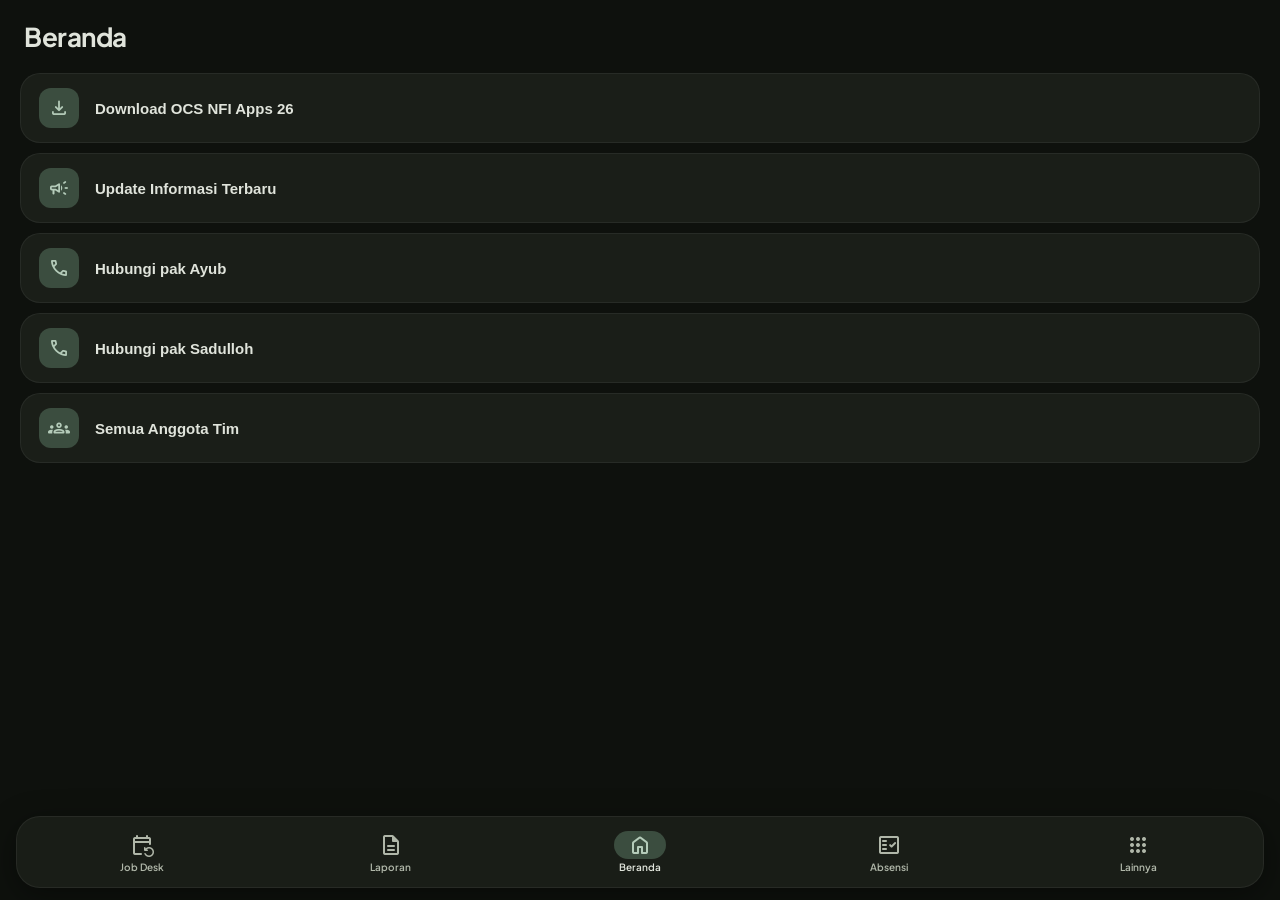
==== commit 1b27d0d6: "Add files via upload" ====
--- a/index.html
+++ b/index.html
@@ -3,7 +3,7 @@
 <head>
     <meta charset="UTF-8">
     <meta name="viewport" content="width=device-width, initial-scale=1.0, maximum-scale=1.0, user-scalable=no, viewport-fit=cover">
-    <title>OCS NFI APPS 26 - Final UI</title>
+    <title>OCS NFI APPS 26 - Animated UI</title>
     <link href="https://fonts.googleapis.com/css2?family=Plus+Jakarta+Sans:wght@400;500;600;700&display=swap" rel="stylesheet">
     <link href="https://fonts.googleapis.com/css2?family=Material+Symbols+Rounded:opsz,wght,FILL,GRAD@24,400,0,0" rel="stylesheet">
     
@@ -19,6 +19,7 @@
           --m3-on-surface: #E0E4DB;
           --m3-on-surface-variant: #B0B7A9;
           --m3-outline-variant: rgba(255, 255, 255, 0.06);
+          --m3-transition: cubic-bezier(0.2, 0, 0, 1);
         }
 
         * { 
@@ -41,11 +42,22 @@
           text-align: left;
         }
 
+        /* Animations */
+        @keyframes pageFadeIn {
+            from { opacity: 0; transform: translateY(12px); }
+            to { opacity: 1; transform: translateY(0); }
+        }
+
+        .animate-page {
+            animation: pageFadeIn 0.4s var(--m3-transition) forwards;
+        }
+
         .page-header { 
           flex-shrink: 0; 
           padding: calc(20px + env(safe-area-inset-top)) 24px 12px 24px; 
           z-index: 10;
           text-align: left;
+          transition: opacity 0.3s ease;
         }
         
         .page-header h1 { 
@@ -59,17 +71,28 @@
           overflow-y: auto; 
           scrollbar-width: none; 
           -webkit-overflow-scrolling: touch;
+          position: relative;
         }
         .content::-webkit-scrollbar { display: none; }
         .page-padding { padding: 8px 20px 140px 20px; }
 
+        /* Full Frame for Job Desk Page */
         .full-frame-container {
             position: absolute;
-            top: 0; left: 0; width: 100%; height: 100%;
+            top: 0; 
+            left: 0; 
+            width: 100%; 
+            /* Menyesuaikan tinggi agar tidak tertutup bottom bar */
+            height: calc(100% - 90px - env(safe-area-inset-bottom));
             border: none;
-            padding-bottom: 110px;
-        }
-        .full-frame-container iframe { width: 100%; height: 100%; border: none; }
+            background: #fff; /* Memberikan background putih agar iframe bersih */
+        }
+        .full-frame-container iframe { 
+            width: 100%; 
+            height: 100%; 
+            border: none; 
+            display: block;
+        }
 
         .buttons { display: flex; flex-direction: column; gap: 10px; width: 100%; }
         .buttons button {
@@ -77,10 +100,10 @@
           border: 1px solid var(--m3-outline-variant); border-radius: 20px; 
           background: var(--m3-surface-container); color: var(--m3-on-surface); 
           font-size: 15px; font-weight: 600; cursor: pointer;
-          transition: transform 0.1s ease, background 0.2s ease;
+          transition: transform 0.15s var(--m3-transition), background 0.2s ease;
           text-align: left;
         }
-        .buttons button:active { background: var(--m3-secondary-container); transform: scale(0.98); }
+        .buttons button:active { background: var(--m3-secondary-container); transform: scale(0.97); }
         
         .buttons button span.material-symbols-rounded {
           color: var(--m3-primary); background: var(--m3-primary-container);
@@ -106,6 +129,7 @@
           border-radius: 24px;
           border: 1px solid var(--m3-outline-variant);
           box-shadow: 0 8px 32px rgba(0, 0, 0, 0.4);
+          backdrop-filter: blur(10px);
         }
         
         .menu-item { 
@@ -117,12 +141,14 @@
           gap: 2px;
           height: 100%; 
           color: var(--m3-on-surface-variant); 
+          cursor: pointer;
         }
         
         .nav-icon-wrapper {
           width: 52px; height: 28px; border-radius: 14px;
           display: flex; align-items: center; justify-content: center;
-          transition: background 0.25s cubic-bezier(0.4, 0, 0.2, 1);
+          transition: background 0.3s var(--m3-transition), color 0.3s ease;
+          overflow: hidden;
         }
         
         .menu-item.active { color: var(--m3-on-surface); }
@@ -130,7 +156,8 @@
           background: var(--m3-primary-container);
           color: var(--m3-primary);
         }
-        .nav-label { font-size: 10px; font-weight: 600; }
+
+        .nav-label { font-size: 10px; font-weight: 600; transition: color 0.3s ease; }
 
         /* Bottom Sheet */
         .sheet-overlay { 
@@ -153,9 +180,8 @@
             display: flex; 
             flex-direction: column;
             transform: translateY(100%);
-            transition: transform 0.4s cubic-bezier(0.32, 0.72, 0, 1);
+            transition: transform 0.5s cubic-bezier(0.32, 0.72, 0, 1);
             will-change: transform;
-            contain: content;
         }
         .bottom-sheet.show { transform: translateY(0); }
         
@@ -233,73 +259,97 @@
 </div>
 
 <script>
-    function vibrate() { if(navigator.vibrate) navigator.vibrate(8); }
+    function vibrate() { if(navigator.vibrate) navigator.vibrate(10); }
 
     function setActive(el, menu) {
+        if(el.classList.contains('active')) return;
+        
         vibrate();
         document.querySelectorAll('.menu-item').forEach(i => i.classList.remove('active'));
         el.classList.add('active');
         
         const content = document.getElementById('main-content');
         const header = document.getElementById('header-ui');
+        
+        // Reset animation and scroll
+        content.classList.remove('animate-page');
+        void content.offsetWidth; // Trigger reflow
         content.scrollTop = 0;
 
+        let innerHTML = '';
+
         if(menu === 'Job Desk') {
-            header.style.display = 'none';
-            content.innerHTML = `
+            // Sembunyikan header UI agar webview full
+            header.style.opacity = '0';
+            header.style.pointerEvents = 'none';
+            header.style.height = '0';
+            header.style.padding = '0';
+            header.style.overflow = 'hidden';
+
+            innerHTML = `
                 <div class="full-frame-container">
                     <iframe src="https://poharaayub.github.io/OCS-NFI-Apps-26-Job-Desk/"></iframe>
                 </div>`;
-            return;
-        }
-
-        header.style.display = 'block';
-        document.getElementById('title-text').innerText = menu;
-        
-        let btns = [];
-        if(menu === 'Beranda') {
-            btns = [
-                ['download', 'Download OCS NFI Apps 26', 'link', 'https://drive.google.com/file/d/1kTBmccjjSEjbIAP8e-LWyb4Fytd0itrC/view?usp=drivesdk'],
-                ['campaign', 'Update Informasi Terbaru', 'link', 'https://docs.google.com/document/d/1xBx-CVQ4K1lBEaIKjaKhmesfO8q3LyXs4rhQqH-ymPQ/edit?usp=drivesdk'],
-                ['call', 'Hubungi pak Ayub', 'link', 'https://wa.me/6289637126728'],
-                ['call', 'Hubungi pak Sadulloh', 'link', 'https://wa.me/6285281587927'],
-                ['groups', 'Semua Anggota Tim', 'members']
-            ];
-        } else if(menu === 'Laporan') {
-            btns = [
-                ['download', 'Download Kamstamwa', 'link', 'https://drive.google.com/file/d/1Rhy1s2R5G0QdilOMmbiQ5AhgaSuvtsWQ/view?usp=drivesdk'],
-                ['download', 'Download Cam To PDF', 'link', 'https://drive.google.com/uc?id=105kaVbODYTpiGii9At-0kAPCHPkltyS4'],
-                ['picture_as_pdf', 'Before After to PDF', 'link', 'https://poharaayub.github.io/Before-After-PDF/'],
-                ['article', 'Laporan Kehadiran Teks', 'link', 'https://poharaayub.github.io/laporan-kehadiran-clipboard-generator/'],
-                ['share', 'WhatsApp Grup OCS NFI', 'link', 'https://chat.whatsapp.com/KnxTC4uGQdGI6WAAVh0UGg'],
-                ['person', 'Upload ke Team Leader', 'update'],
-                ['local_laundry_service', 'Laporan Pencucian Box', 'report', 'https://docs.google.com/spreadsheets/d/1vf2pzwlvdsm17cyo1Zrc6DBUL4EeQOng5uJjU12aYvg/preview'],
-                ['warehouse', 'Laporan Pembersihan Pallet', 'report', 'https://docs.google.com/spreadsheets/d/1C9Zrywvi_ggnHnKHB9fxUU9f-DCWaGNFJflKqbHVEnI/preview'],
-                ['inventory', 'Laporan Pencucian Pallet', 'report', 'https://docs.google.com/spreadsheets/d/13dPCq4lEhV4PRA4z2RLQEmPbOIBK9emuclkxk-Dh7iU/preview']
-            ];
-        } else if(menu === 'Absensi') {
-            const pesanTukar = encodeURIComponent("Assalamualaikum, saya ingin mengajukan tukar shift\n\nKeperluan mengajukan tukaran shift:\nShift sebelumnya:\n\nDemikian terimakasih");
-            btns = [
-                ['apps', 'Greatday Apps', 'link', 'https://app.greatdayhr.com/'],
-                ['summarize', 'Rekapitulasi Absensi', 'link', 'https://drive.google.com/drive/folders/1o0sr3Ee6r4VOCGT_a-1dTJ-KVZ0GMX-J'],
-                ['mail', 'Ajukan Izin Absensi', 'absen'],
-                ['swap_horiz', 'Ajukan Tukar Shift', 'link', `https://wa.me/6289637126728?text=${pesanTukar}`],
-                ['assignment', 'Penilaian Karyawan', 'report', 'https://docs.google.com/spreadsheets/d/1o3yFehBFjD7SDgmJqRqlbl36nv77uS8EiqUVMLoc3DA/preview'],
-                ['warning', 'Surat Peringatan (SP)', 'link', 'https://drive.google.com/drive/folders/10JcMB3LGNLOL84YjRa2R-Fp7toZR_v2y']
-            ];
-        } else if(menu === 'Lainnya') {
-            btns = [
-                ['article', 'Job Desk Teks Generator', 'link', 'https://poharaayub.github.io/grup-jod-desk-input/'],
-                ['calendar_month', 'Data Schedule & Job Desk', 'link', 'https://drive.google.com/drive/folders/1UyO20_isk-EMRCLpKhwSBI_BYoP2Vy9A'],
-                ['account_balance_wallet', 'Program Uang Kas 2026', 'kas'],
-                ['build', 'Data Peralatan Kerja', 'tools'],
-                ['photo_camera', 'Instagram OCS Indonesia', 'link', 'https://www.instagram.com/ocsindonesia/'],
-                ['collections', 'OCS NFI Gallery 2026', 'link', 'https://drive.google.com/drive/folders/1wtyzi9lhpi7JjY67H76NHGk-qgbOwwd1'],
-                ['info', 'About Apps', 'about']
-            ];
-        }
-
-        content.innerHTML = `<div class="page-padding"><div class="buttons">${btns.map(b => `<button onclick="handleButtonClick('${b[2]}', '${b[3] || ''}', '${b[1]}')"><span class="material-symbols-rounded">${b[0]}</span><span>${b[1]}</span></button>`).join('')}</div></div>`;
+        } else {
+            // Tampilkan kembali header UI
+            header.style.opacity = '1';
+            header.style.pointerEvents = 'auto';
+            header.style.height = 'auto';
+            header.style.padding = 'calc(20px + env(safe-area-inset-top)) 24px 12px 24px';
+            header.style.overflow = 'visible';
+            
+            document.getElementById('title-text').innerText = menu;
+            
+            let btns = [];
+            if(menu === 'Beranda') {
+                btns = [
+                    ['download', 'Download OCS NFI Apps 26', 'link', 'https://drive.google.com/file/d/1kTBmccjjSEjbIAP8e-LWyb4Fytd0itrC/view?usp=drivesdk'],
+                    ['campaign', 'Update Informasi Terbaru', 'link', 'https://docs.google.com/document/d/1xBx-CVQ4K1lBEaIKjaKhmesfO8q3LyXs4rhQqH-ymPQ/edit?usp=drivesdk'],
+                    ['call', 'Hubungi pak Ayub', 'link', 'https://wa.me/6289637126728'],
+                    ['call', 'Hubungi pak Sadulloh', 'link', 'https://wa.me/6285281587927'],
+                    ['groups', 'Semua Anggota Tim', 'members']
+                ];
+            } else if(menu === 'Laporan') {
+                btns = [
+                    ['download', 'Download Kamstamwa', 'link', 'https://drive.google.com/file/d/1Rhy1s2R5G0QdilOMmbiQ5AhgaSuvtsWQ/view?usp=drivesdk'],
+                    ['download', 'Download Cam To PDF', 'link', 'https://drive.google.com/uc?id=105kaVbODYTpiGii9At-0kAPCHPkltyS4'],
+                    ['picture_as_pdf', 'Before After to PDF', 'link', 'https://poharaayub.github.io/Before-After-PDF/'],
+                    ['article', 'Laporan Kehadiran Teks', 'link', 'https://poharaayub.github.io/laporan-kehadiran-clipboard-generator/'],
+                    ['share', 'WhatsApp Grup OCS NFI', 'link', 'https://chat.whatsapp.com/KnxTC4uGQdGI6WAAVh0UGg'],
+                    ['person', 'Upload ke Team Leader', 'update'],
+                    ['local_laundry_service', 'Laporan Pencucian Box', 'report', 'https://docs.google.com/spreadsheets/d/1vf2pzwlvdsm17cyo1Zrc6DBUL4EeQOng5uJjU12aYvg/preview'],
+                    ['warehouse', 'Laporan Pembersihan Pallet', 'report', 'https://docs.google.com/spreadsheets/d/1C9Zrywvi_ggnHnKHB9fxUU9f-DCWaGNFJflKqbHVEnI/preview'],
+                    ['inventory', 'Laporan Pencucian Pallet', 'report', 'https://docs.google.com/spreadsheets/d/13dPCq4lEhV4PRA4z2RLQEmPbOIBK9emuclkxk-Dh7iU/preview']
+                ];
+            } else if(menu === 'Absensi') {
+                const pesanTukar = encodeURIComponent("Assalamualaikum, saya ingin mengajukan tukar shift\n\nKeperluan mengajukan tukaran shift:\nShift sebelumnya:\n\nDemikian terimakasih");
+                btns = [
+                    ['apps', 'Greatday Apps', 'link', 'https://app.greatdayhr.com/'],
+                    ['summarize', 'Rekapitulasi Absensi', 'link', 'https://drive.google.com/drive/folders/1o0sr3Ee6r4VOCGT_a-1dTJ-KVZ0GMX-J'],
+                    ['mail', 'Ajukan Izin Absensi', 'absen'],
+                    ['swap_horiz', 'Ajukan Tukar Shift', 'link', `https://wa.me/6289637126728?text=${pesanTukar}`],
+                    ['assignment', 'Penilaian Karyawan', 'report', 'https://docs.google.com/spreadsheets/d/1o3yFehBFjD7SDgmJqRqlbl36nv77uS8EiqUVMLoc3DA/preview'],
+                    ['warning', 'Surat Peringatan (SP)', 'link', 'https://drive.google.com/drive/folders/10JcMB3LGNLOL84YjRa2R-Fp7toZR_v2y']
+                ];
+            } else if(menu === 'Lainnya') {
+                btns = [
+                    ['article', 'Job Desk Teks Generator', 'link', 'https://poharaayub.github.io/grup-jod-desk-input/'],
+                    ['calendar_month', 'Data Schedule & Job Desk', 'link', 'https://drive.google.com/drive/folders/1UyO20_isk-EMRCLpKhwSBI_BYoP2Vy9A'],
+                    ['account_balance_wallet', 'Program Uang Kas 2026', 'kas'],
+                    ['build', 'Data Peralatan Kerja', 'tools'],
+                    ['photo_camera', 'Instagram OCS Indonesia', 'link', 'https://www.instagram.com/ocsindonesia/'],
+                    ['collections', 'OCS NFI Gallery 2026', 'link', 'https://drive.google.com/drive/folders/1wtyzi9lhpi7JjY67H76NHGk-qgbOwwd1'],
+                    ['info', 'About Apps', 'about']
+                ];
+            }
+            innerHTML = `<div class="page-padding"><div class="buttons">${btns.map(b => `<button onclick="handleButtonClick('${b[2]}', '${b[3] || ''}', '${b[1]}')"><span class="material-symbols-rounded">${b[0]}</span><span>${b[1]}</span></button>`).join('')}</div></div>`;
+        }
+
+        // Apply content and trigger animation
+        content.innerHTML = innerHTML;
+        requestAnimationFrame(() => {
+            content.classList.add('animate-page');
+        });
     }
 
     function handleButtonClick(action, target, label) {
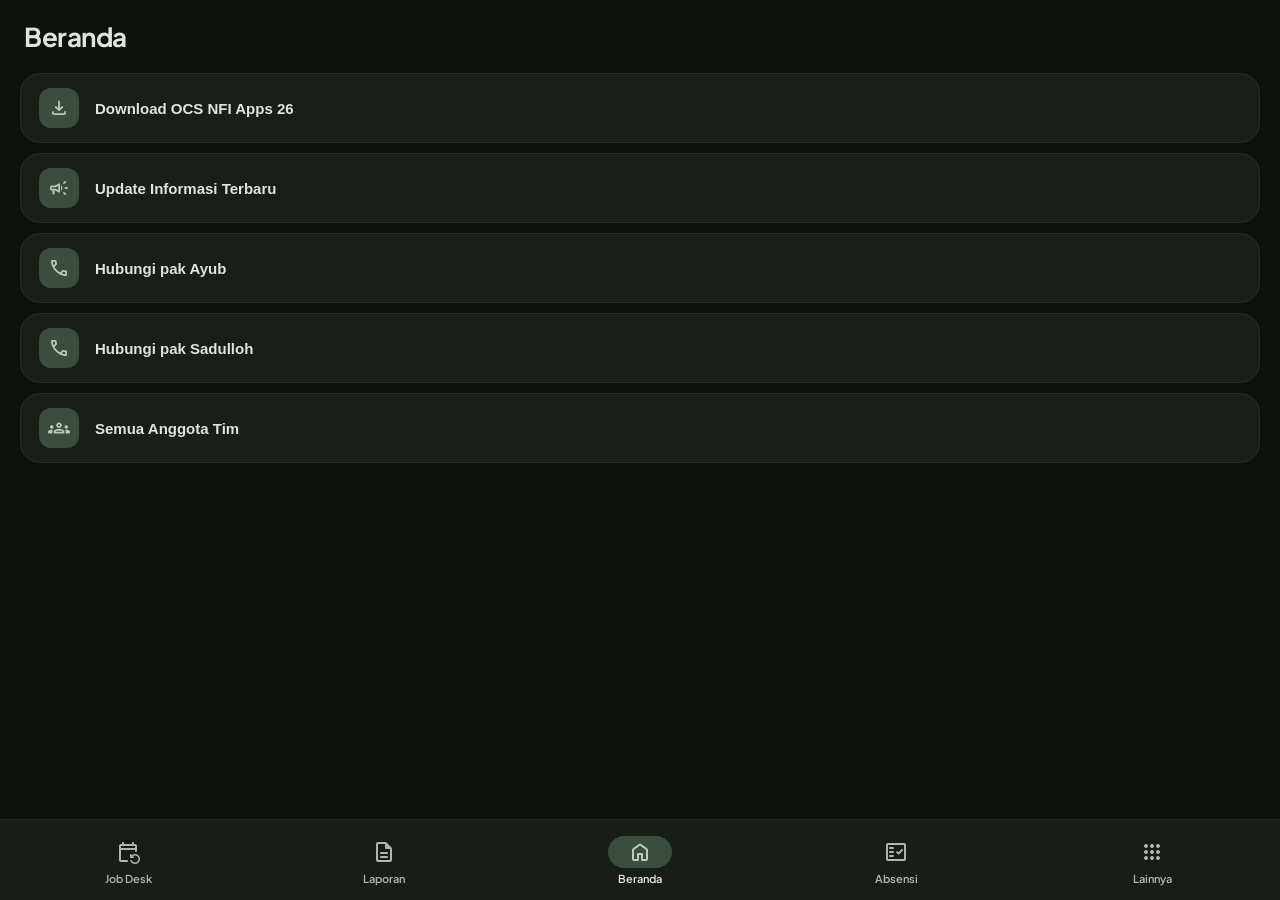
==== commit c9899b37: "Add files via upload" ====
--- a/index.html
+++ b/index.html
@@ -82,10 +82,10 @@
             top: 0; 
             left: 0; 
             width: 100%; 
-            /* Menyesuaikan tinggi agar tidak tertutup bottom bar */
-            height: calc(100% - 90px - env(safe-area-inset-bottom));
+            /* Menyesuaikan tinggi agar pas dengan bottom bar yang tidak floating */
+            height: calc(100% - 80px - env(safe-area-inset-bottom));
             border: none;
-            background: #fff; /* Memberikan background putih agar iframe bersih */
+            background: #fff;
         }
         .full-frame-container iframe { 
             width: 100%; 
@@ -111,25 +111,25 @@
           border-radius: 12px; flex-shrink: 0; font-size: 22px;
         }
 
-        /* Floating Bottom Bar */
+        /* Fixed Bottom Bar (Non-Floating) */
         .bottom-nav-container {
           position: fixed;
-          bottom: calc(12px + env(safe-area-inset-bottom));
-          left: 16px;
-          right: 16px;
+          bottom: 0;
+          left: 0;
+          right: 0;
           z-index: 1000;
+          background: rgba(26, 30, 24, 0.98);
+          backdrop-filter: blur(10px);
+          border-top: 1px solid var(--m3-outline-variant);
+          /* Menangani padding bawah untuk layar dengan notch bawah/safe area */
+          padding-bottom: env(safe-area-inset-bottom);
         }
 
         .bottom-bar {
-          height: 72px; 
-          background: rgba(26, 30, 24, 0.98);
+          height: 80px; 
           display: flex; 
           align-items: center;
           justify-content: space-around;
-          border-radius: 24px;
-          border: 1px solid var(--m3-outline-variant);
-          box-shadow: 0 8px 32px rgba(0, 0, 0, 0.4);
-          backdrop-filter: blur(10px);
         }
         
         .menu-item { 
@@ -138,14 +138,14 @@
           flex-direction: column; 
           align-items: center; 
           justify-content: center;
-          gap: 2px;
+          gap: 4px;
           height: 100%; 
           color: var(--m3-on-surface-variant); 
           cursor: pointer;
         }
         
         .nav-icon-wrapper {
-          width: 52px; height: 28px; border-radius: 14px;
+          width: 64px; height: 32px; border-radius: 16px;
           display: flex; align-items: center; justify-content: center;
           transition: background 0.3s var(--m3-transition), color 0.3s ease;
           overflow: hidden;
@@ -157,7 +157,7 @@
           color: var(--m3-primary);
         }
 
-        .nav-label { font-size: 10px; font-weight: 600; transition: color 0.3s ease; }
+        .nav-label { font-size: 11px; font-weight: 600; transition: color 0.3s ease; }
 
         /* Bottom Sheet */
         .sheet-overlay { 
@@ -271,15 +271,13 @@
         const content = document.getElementById('main-content');
         const header = document.getElementById('header-ui');
         
-        // Reset animation and scroll
         content.classList.remove('animate-page');
-        void content.offsetWidth; // Trigger reflow
+        void content.offsetWidth;
         content.scrollTop = 0;
 
         let innerHTML = '';
 
         if(menu === 'Job Desk') {
-            // Sembunyikan header UI agar webview full
             header.style.opacity = '0';
             header.style.pointerEvents = 'none';
             header.style.height = '0';
@@ -291,7 +289,6 @@
                     <iframe src="https://poharaayub.github.io/OCS-NFI-Apps-26-Job-Desk/"></iframe>
                 </div>`;
         } else {
-            // Tampilkan kembali header UI
             header.style.opacity = '1';
             header.style.pointerEvents = 'auto';
             header.style.height = 'auto';
@@ -345,7 +342,6 @@
             innerHTML = `<div class="page-padding"><div class="buttons">${btns.map(b => `<button onclick="handleButtonClick('${b[2]}', '${b[3] || ''}', '${b[1]}')"><span class="material-symbols-rounded">${b[0]}</span><span>${b[1]}</span></button>`).join('')}</div></div>`;
         }
 
-        // Apply content and trigger animation
         content.innerHTML = innerHTML;
         requestAnimationFrame(() => {
             content.classList.add('animate-page');
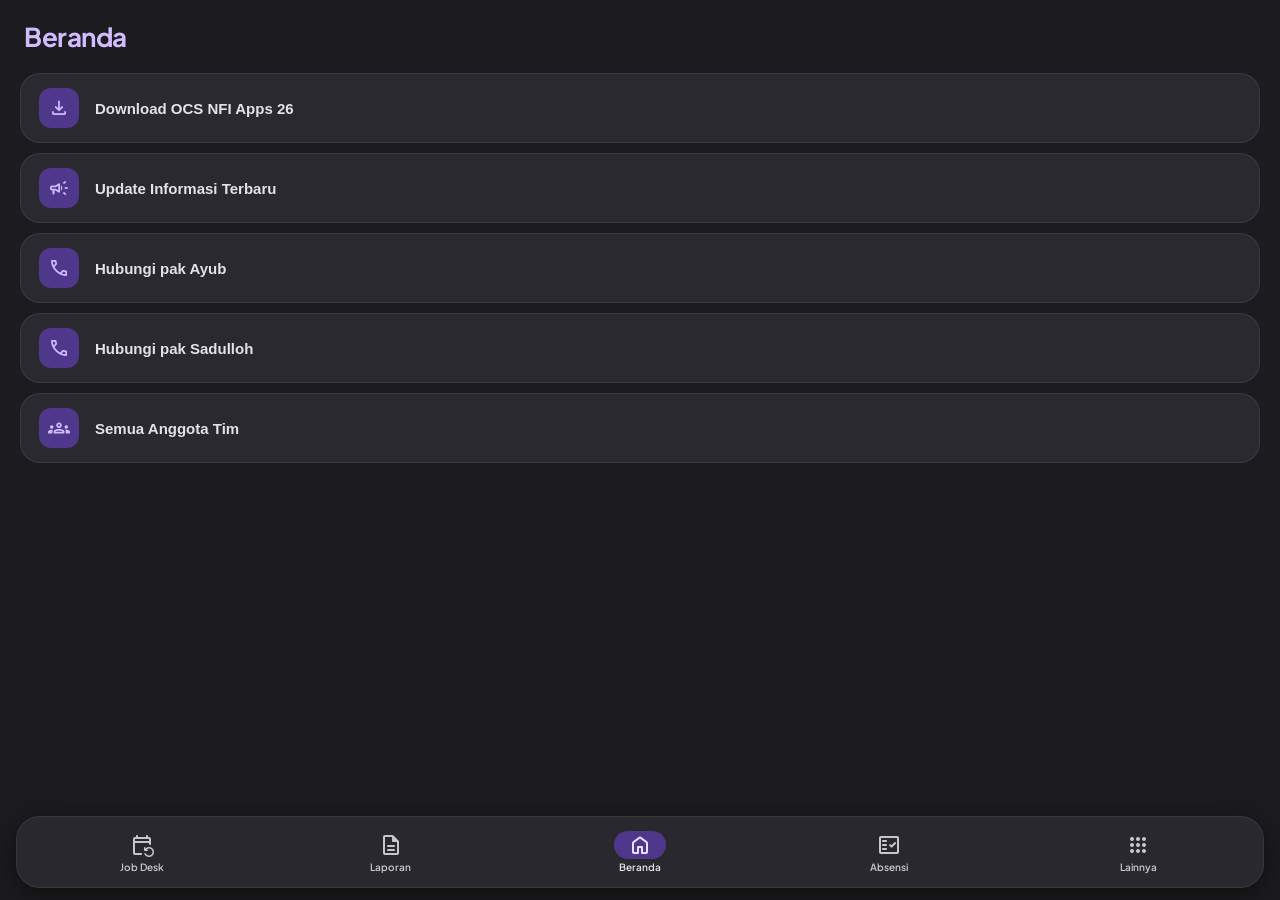
==== commit e84a15ca: "Add files via upload" ====
--- a/index.html
+++ b/index.html
@@ -3,22 +3,23 @@
 <head>
     <meta charset="UTF-8">
     <meta name="viewport" content="width=device-width, initial-scale=1.0, maximum-scale=1.0, user-scalable=no, viewport-fit=cover">
-    <title>OCS NFI APPS 26 - Animated UI</title>
+    <title>OCS NFI APPS 26 - Ungu M3</title>
     <link href="https://fonts.googleapis.com/css2?family=Plus+Jakarta+Sans:wght@400;500;600;700&display=swap" rel="stylesheet">
     <link href="https://fonts.googleapis.com/css2?family=Material+Symbols+Rounded:opsz,wght,FILL,GRAD@24,400,0,0" rel="stylesheet">
     
     <style>
         :root {
-          --m3-surface: #0E110D;
-          --m3-surface-container: #1A1E18;
-          --m3-primary: #B5CCBA;
-          --m3-on-primary: #1F3524;
-          --m3-primary-container: #3B4D3F;
-          --m3-on-primary-container: #D1E8D6;
-          --m3-secondary-container: #333B34;
-          --m3-on-surface: #E0E4DB;
-          --m3-on-surface-variant: #B0B7A9;
-          --m3-outline-variant: rgba(255, 255, 255, 0.06);
+          /* M3 Dark Theme Purple Palette */
+          --m3-surface: #1C1B1F;
+          --m3-surface-container: #2B2930;
+          --m3-primary: #D0BCFF; /* Light Purple */
+          --m3-on-primary: #381E72; /* Dark Purple */
+          --m3-primary-container: #4F378B;
+          --m3-on-primary-container: #EADDFF;
+          --m3-secondary-container: #4A4458;
+          --m3-on-surface: #E6E1E5;
+          --m3-on-surface-variant: #CAC4D0;
+          --m3-outline-variant: rgba(255, 255, 255, 0.08);
           --m3-transition: cubic-bezier(0.2, 0, 0, 1);
         }
 
@@ -64,6 +65,7 @@
           font-size: 26px; 
           font-weight: 700; 
           letter-spacing: -0.5px;
+          color: var(--m3-primary);
         }
 
         .content { 
@@ -76,14 +78,12 @@
         .content::-webkit-scrollbar { display: none; }
         .page-padding { padding: 8px 20px 140px 20px; }
 
-        /* Full Frame for Job Desk Page */
         .full-frame-container {
             position: absolute;
             top: 0; 
             left: 0; 
             width: 100%; 
-            /* Menyesuaikan tinggi agar pas dengan bottom bar yang tidak floating */
-            height: calc(100% - 80px - env(safe-area-inset-bottom));
+            height: calc(100% - 90px - env(safe-area-inset-bottom));
             border: none;
             background: #fff;
         }
@@ -111,25 +111,25 @@
           border-radius: 12px; flex-shrink: 0; font-size: 22px;
         }
 
-        /* Fixed Bottom Bar (Non-Floating) */
+        /* Floating Bottom Bar */
         .bottom-nav-container {
           position: fixed;
-          bottom: 0;
-          left: 0;
-          right: 0;
+          bottom: calc(12px + env(safe-area-inset-bottom));
+          left: 16px;
+          right: 16px;
           z-index: 1000;
-          background: rgba(26, 30, 24, 0.98);
-          backdrop-filter: blur(10px);
-          border-top: 1px solid var(--m3-outline-variant);
-          /* Menangani padding bawah untuk layar dengan notch bawah/safe area */
-          padding-bottom: env(safe-area-inset-bottom);
         }
 
         .bottom-bar {
-          height: 80px; 
+          height: 72px; 
+          background: rgba(43, 41, 48, 0.98);
           display: flex; 
           align-items: center;
           justify-content: space-around;
+          border-radius: 24px;
+          border: 1px solid var(--m3-outline-variant);
+          box-shadow: 0 8px 32px rgba(0, 0, 0, 0.5);
+          backdrop-filter: blur(12px);
         }
         
         .menu-item { 
@@ -138,14 +138,14 @@
           flex-direction: column; 
           align-items: center; 
           justify-content: center;
-          gap: 4px;
+          gap: 2px;
           height: 100%; 
           color: var(--m3-on-surface-variant); 
           cursor: pointer;
         }
         
         .nav-icon-wrapper {
-          width: 64px; height: 32px; border-radius: 16px;
+          width: 52px; height: 28px; border-radius: 14px;
           display: flex; align-items: center; justify-content: center;
           transition: background 0.3s var(--m3-transition), color 0.3s ease;
           overflow: hidden;
@@ -154,15 +154,15 @@
         .menu-item.active { color: var(--m3-on-surface); }
         .menu-item.active .nav-icon-wrapper { 
           background: var(--m3-primary-container);
-          color: var(--m3-primary);
-        }
-
-        .nav-label { font-size: 11px; font-weight: 600; transition: color 0.3s ease; }
+          color: var(--m3-on-primary-container);
+        }
+
+        .nav-label { font-size: 10px; font-weight: 600; transition: color 0.3s ease; }
 
         /* Bottom Sheet */
         .sheet-overlay { 
             position: fixed; inset: 0; 
-            background: rgba(0,0,0,0.7); 
+            background: rgba(0,0,0,0.8); 
             opacity: 0; visibility: hidden;
             transition: opacity 0.3s ease;
             z-index: 2000; 
@@ -182,11 +182,12 @@
             transform: translateY(100%);
             transition: transform 0.5s cubic-bezier(0.32, 0.72, 0, 1);
             will-change: transform;
+            border-top: 1px solid var(--m3-outline-variant);
         }
         .bottom-sheet.show { transform: translateY(0); }
         
         .sheet-handle-area { width: 100%; padding: 14px 0; flex-shrink: 0; }
-        .sheet-handle { width: 32px; height: 4px; background: rgba(255,255,255,0.2); border-radius: 2px; margin: 0 auto; }
+        .sheet-handle { width: 32px; height: 4px; background: rgba(255,255,255,0.25); border-radius: 2px; margin: 0 auto; }
         
         .sheet-header { padding: 0 24px 16px 24px; flex-shrink: 0; text-align: left; }
 
@@ -272,7 +273,7 @@
         const header = document.getElementById('header-ui');
         
         content.classList.remove('animate-page');
-        void content.offsetWidth;
+        void content.offsetWidth; 
         content.scrollTop = 0;
 
         let innerHTML = '';
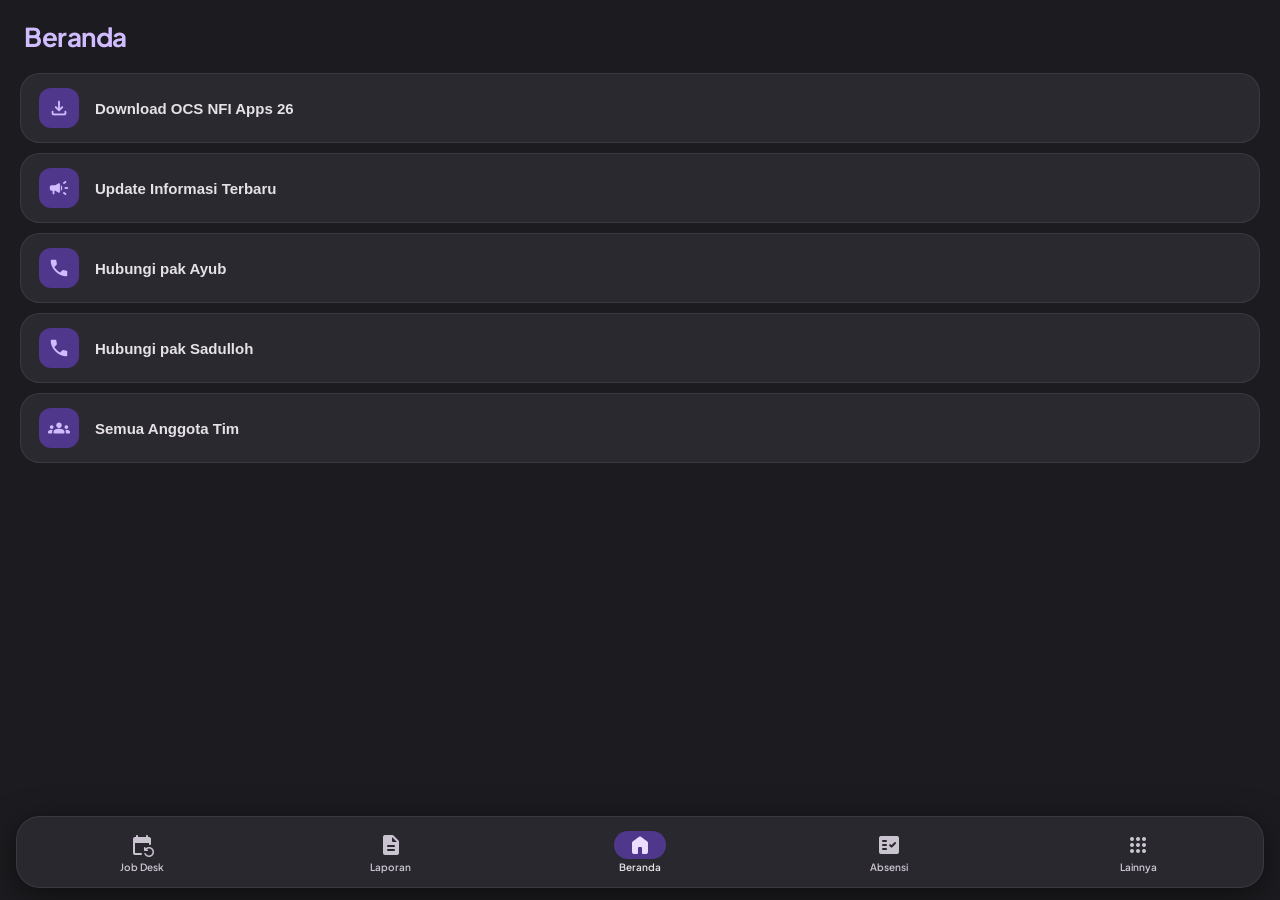
==== commit 8c4f63d5: "Add files via upload" ====
--- a/index.html
+++ b/index.html
@@ -2,18 +2,19 @@
 <html lang="id">
 <head>
     <meta charset="UTF-8">
+    <!-- Viewport dioptimalkan untuk mobile agar tidak ada zoom yang tidak diinginkan dan mendukung viewport-fit cover -->
     <meta name="viewport" content="width=device-width, initial-scale=1.0, maximum-scale=1.0, user-scalable=no, viewport-fit=cover">
     <title>OCS NFI APPS 26 - Ungu M3</title>
     <link href="https://fonts.googleapis.com/css2?family=Plus+Jakarta+Sans:wght@400;500;600;700&display=swap" rel="stylesheet">
-    <link href="https://fonts.googleapis.com/css2?family=Material+Symbols+Rounded:opsz,wght,FILL,GRAD@24,400,0,0" rel="stylesheet">
+    <link href="https://fonts.googleapis.com/css2?family=Material+Symbols+Rounded:opsz,wght,FILL,GRAD@24,400,1,0" rel="stylesheet">
     
     <style>
         :root {
           /* M3 Dark Theme Purple Palette */
           --m3-surface: #1C1B1F;
           --m3-surface-container: #2B2930;
-          --m3-primary: #D0BCFF; /* Light Purple */
-          --m3-on-primary: #381E72; /* Dark Purple */
+          --m3-primary: #D0BCFF; 
+          --m3-on-primary: #381E72; 
           --m3-primary-container: #4F378B;
           --m3-on-primary-container: #EADDFF;
           --m3-secondary-container: #4A4458;
@@ -30,20 +31,23 @@
           -webkit-tap-highlight-color: transparent; 
         }
 
+        html, body {
+          height: 100%;
+          width: 100%;
+          overflow: hidden;
+          position: fixed;
+          background-color: var(--m3-surface);
+        }
+
         body {
           font-family: 'Plus Jakarta Sans', sans-serif;
-          background-color: var(--m3-surface);
           color: var(--m3-on-surface);
-          height: 100dvh; 
           display: flex; 
           flex-direction: column; 
-          overflow: hidden;
-          position: fixed;
-          width: 100%;
-          text-align: left;
-        }
-
-        /* Animations */
+          padding-top: env(safe-area-inset-top);
+          padding-bottom: env(safe-area-inset-bottom);
+        }
+
         @keyframes pageFadeIn {
             from { opacity: 0; transform: translateY(12px); }
             to { opacity: 1; transform: translateY(0); }
@@ -55,7 +59,7 @@
 
         .page-header { 
           flex-shrink: 0; 
-          padding: calc(20px + env(safe-area-inset-top)) 24px 12px 24px; 
+          padding: 20px 24px 12px 24px; 
           z-index: 10;
           text-align: left;
           transition: opacity 0.3s ease;
@@ -74,16 +78,18 @@
           scrollbar-width: none; 
           -webkit-overflow-scrolling: touch;
           position: relative;
+          width: 100%;
         }
         .content::-webkit-scrollbar { display: none; }
-        .page-padding { padding: 8px 20px 140px 20px; }
+        
+        .page-padding { padding: 8px 20px 120px 20px; }
 
         .full-frame-container {
             position: absolute;
             top: 0; 
             left: 0; 
             width: 100%; 
-            height: calc(100% - 90px - env(safe-area-inset-bottom));
+            height: calc(100% - 84px);
             border: none;
             background: #fff;
         }
@@ -105,13 +111,17 @@
         }
         .buttons button:active { background: var(--m3-secondary-container); transform: scale(0.97); }
         
+        .material-symbols-rounded {
+          font-variation-settings: 'FILL' 1, 'wght' 400, 'GRAD' 0, 'opsz' 24;
+        }
+
+        /* Gaya Ikon Tombol Utama & Bottom Sheet */
         .buttons button span.material-symbols-rounded {
           color: var(--m3-primary); background: var(--m3-primary-container);
           width: 40px; height: 40px; display: flex; align-items: center; justify-content: center;
           border-radius: 12px; flex-shrink: 0; font-size: 22px;
         }
 
-        /* Floating Bottom Bar */
         .bottom-nav-container {
           position: fixed;
           bottom: calc(12px + env(safe-area-inset-bottom));
@@ -148,7 +158,6 @@
           width: 52px; height: 28px; border-radius: 14px;
           display: flex; align-items: center; justify-content: center;
           transition: background 0.3s var(--m3-transition), color 0.3s ease;
-          overflow: hidden;
         }
         
         .menu-item.active { color: var(--m3-on-surface); }
@@ -157,9 +166,8 @@
           color: var(--m3-on-primary-container);
         }
 
-        .nav-label { font-size: 10px; font-weight: 600; transition: color 0.3s ease; }
-
-        /* Bottom Sheet */
+        .nav-label { font-size: 10px; font-weight: 600; }
+
         .sheet-overlay { 
             position: fixed; inset: 0; 
             background: rgba(0,0,0,0.8); 
@@ -181,22 +189,22 @@
             flex-direction: column;
             transform: translateY(100%);
             transition: transform 0.5s cubic-bezier(0.32, 0.72, 0, 1);
-            will-change: transform;
             border-top: 1px solid var(--m3-outline-variant);
+            padding-bottom: env(safe-area-inset-bottom);
         }
         .bottom-sheet.show { transform: translateY(0); }
         
         .sheet-handle-area { width: 100%; padding: 14px 0; flex-shrink: 0; }
         .sheet-handle { width: 32px; height: 4px; background: rgba(255,255,255,0.25); border-radius: 2px; margin: 0 auto; }
         
-        .sheet-header { padding: 0 24px 16px 24px; flex-shrink: 0; text-align: left; }
+        .sheet-header { padding: 0 24px 16px 24px; flex-shrink: 0; }
 
         .sheet-body { 
             flex: 1; 
             overflow-y: auto; 
             -webkit-overflow-scrolling: touch;
         }
-        .sheet-body-inner { padding: 12px 24px calc(120px + env(safe-area-inset-bottom)) 24px; }
+        .sheet-body-inner { padding: 12px 24px 100px 24px; }
 
         .m3-loader {
             width: 40px; height: 40px; border: 4px solid var(--m3-primary-container); border-top: 4px solid var(--m3-primary);
@@ -214,7 +222,7 @@
             width: 40px; height: 40px; border-radius: 12px; background: var(--m3-secondary-container); 
             color: var(--m3-primary); border: none; display: flex; align-items: center; justify-content: center;
         }
-        h2 { color: var(--m3-on-surface); font-size: 20px; font-weight: 700; text-align: left; }
+        h2 { color: var(--m3-on-surface); font-size: 20px; font-weight: 700; }
     </style>
 </head>
 <body>
@@ -279,30 +287,20 @@
         let innerHTML = '';
 
         if(menu === 'Job Desk') {
-            header.style.opacity = '0';
-            header.style.pointerEvents = 'none';
-            header.style.height = '0';
-            header.style.padding = '0';
-            header.style.overflow = 'hidden';
-
+            header.style.display = 'none';
             innerHTML = `
                 <div class="full-frame-container">
                     <iframe src="https://poharaayub.github.io/OCS-NFI-Apps-26-Job-Desk/"></iframe>
                 </div>`;
         } else {
-            header.style.opacity = '1';
-            header.style.pointerEvents = 'auto';
-            header.style.height = 'auto';
-            header.style.padding = 'calc(20px + env(safe-area-inset-top)) 24px 12px 24px';
-            header.style.overflow = 'visible';
-            
+            header.style.display = 'block';
             document.getElementById('title-text').innerText = menu;
             
             let btns = [];
             if(menu === 'Beranda') {
                 btns = [
                     ['download', 'Download OCS NFI Apps 26', 'link', 'https://drive.google.com/file/d/1kTBmccjjSEjbIAP8e-LWyb4Fytd0itrC/view?usp=drivesdk'],
-                    ['campaign', 'Update Informasi Terbaru', 'link', 'https://docs.google.com/document/d/1xBx-CVQ4K1lBEaIKjaKhmesfO8q3LyXs4rhQqH-ymPQ/edit?usp=drivesdk'],
+                    ['campaign', 'Update Informasi Terbaru', 'report', 'https://docs.google.com/document/d/1xBx-CVQ4K1lBEaIKjaKhmesfO8q3LyXs4rhQqH-ymPQ/preview'],
                     ['call', 'Hubungi pak Ayub', 'link', 'https://wa.me/6289637126728'],
                     ['call', 'Hubungi pak Sadulloh', 'link', 'https://wa.me/6285281587927'],
                     ['groups', 'Semua Anggota Tim', 'members']
@@ -313,7 +311,7 @@
                     ['download', 'Download Cam To PDF', 'link', 'https://drive.google.com/uc?id=105kaVbODYTpiGii9At-0kAPCHPkltyS4'],
                     ['picture_as_pdf', 'Before After to PDF', 'link', 'https://poharaayub.github.io/Before-After-PDF/'],
                     ['article', 'Laporan Kehadiran Teks', 'link', 'https://poharaayub.github.io/laporan-kehadiran-clipboard-generator/'],
-                    ['share', 'WhatsApp Grup OCS NFI', 'link', 'https://chat.whatsapp.com/KnxTC4uGQdGI6WAAVh0UGg'],
+                    ['share', 'WhatsApp Grup OCS NFI', 'link', 'https://chat.whatsapp.com/KnxTC4uGQdGI6AVh0UGg'],
                     ['person', 'Upload ke Team Leader', 'update'],
                     ['local_laundry_service', 'Laporan Pencucian Box', 'report', 'https://docs.google.com/spreadsheets/d/1vf2pzwlvdsm17cyo1Zrc6DBUL4EeQOng5uJjU12aYvg/preview'],
                     ['warehouse', 'Laporan Pembersihan Pallet', 'report', 'https://docs.google.com/spreadsheets/d/1C9Zrywvi_ggnHnKHB9fxUU9f-DCWaGNFJflKqbHVEnI/preview'],
@@ -423,10 +421,13 @@
 
     function generateButtons(data) {
         return data.map(b => {
-            let action = b[2] === 'link' ? `window.open('${b[3]}','_blank')` : `window.open('${b[2]}','_blank')`;
-            if(b[2] === 'report_kas') action = `openWebviewSheet('https://docs.google.com/spreadsheets/d/1mPzw4aiXAvZz0fkyUWAkmzJjCKUgCKRYbDQeUgI95Dk/preview','Laporan Kas')`;
-            if(b[2] === 'report_alat') action = `openWebviewSheet('https://docs.google.com/spreadsheets/d/16F8PvkiDaDY_ZyIfkf0K0eeXwPvDelRSSgAeCl292fk/preview','Data Peralatan')`;
-            if(b[2] === 'report_detergen') action = `openWebviewSheet('https://docs.google.com/spreadsheets/d/11IqbMX3eR3mWIV-i5KZAeFWTb9gNmh1OwDmfqXGLfW8/preview','Pemakaian Detergen')`;
+            let action = '';
+            if (b[2] === 'report_kas') action = `openWebviewSheet('https://docs.google.com/spreadsheets/d/1mPzw4aiXAvZz0fkyUWAkmzJjCKUgCKRYbDQeUgI95Dk/preview','Laporan Kas')`;
+            else if (b[2] === 'report_alat') action = `openWebviewSheet('https://docs.google.com/spreadsheets/d/16F8PvkiDaDY_ZyIfkf0K0eeXwPvDelRSSgAeCl292fk/preview','Data Peralatan')`;
+            else if (b[2] === 'report_detergen') action = `openWebviewSheet('https://docs.google.com/spreadsheets/d/11IqbMX3eR3mWIV-i5KZAeFWTb9gNmh1OwDmfqXGLfW8/preview','Pemakaian Detergen')`;
+            else if (b[2] === 'link') action = `window.open('${b[3]}','_blank')`;
+            else action = `window.open('${b[2]}','_blank')`;
+
             return `<button onclick="${action}"><span class="material-symbols-rounded">${b[0]}</span><span>${b[1]}</span></button>`;
         }).join('');
     }
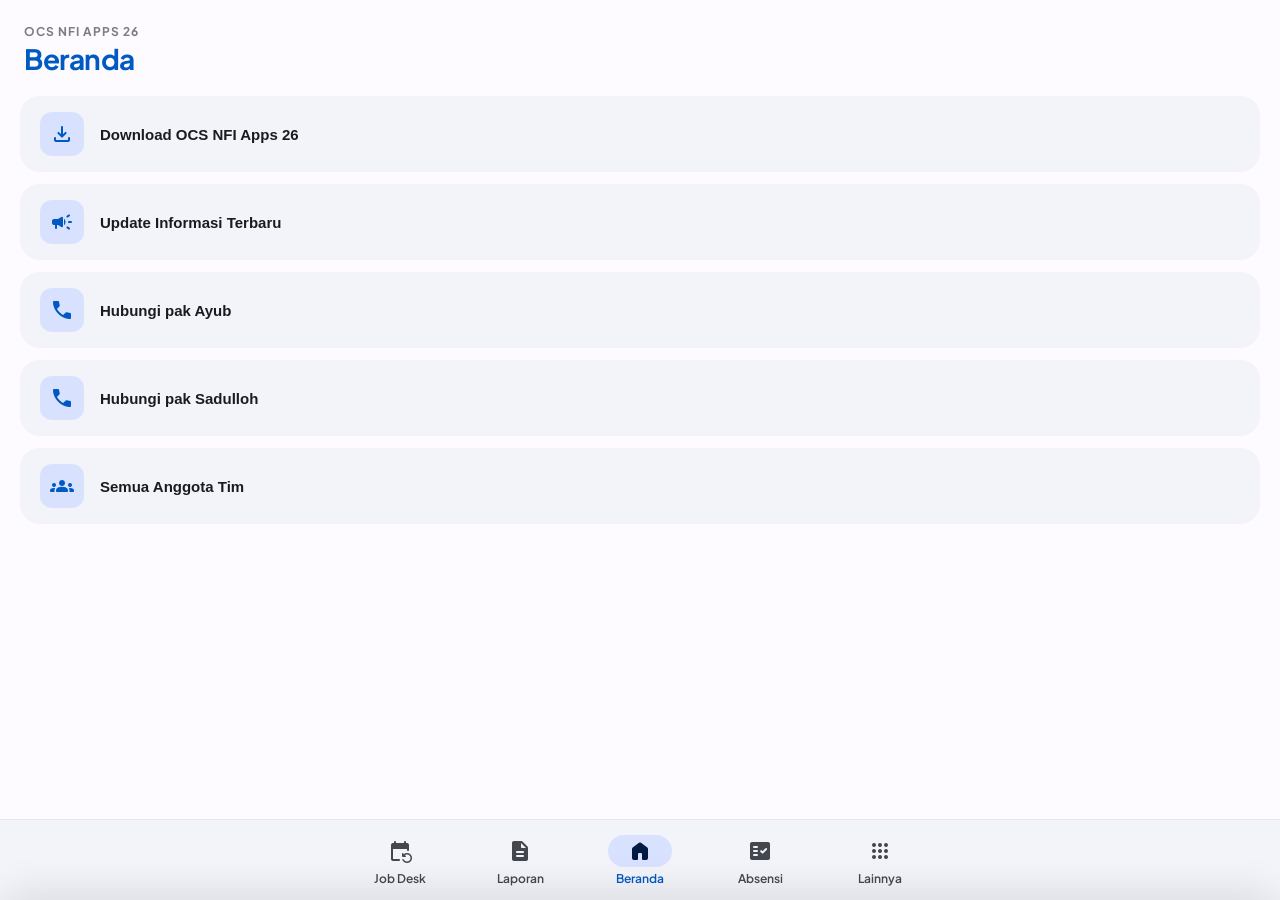
==== commit e9184b60: "Add files via upload" ====
--- a/index.html
+++ b/index.html
@@ -2,25 +2,24 @@
 <html lang="id">
 <head>
     <meta charset="UTF-8">
-    <!-- Viewport dioptimalkan untuk mobile agar tidak ada zoom yang tidak diinginkan dan mendukung viewport-fit cover -->
     <meta name="viewport" content="width=device-width, initial-scale=1.0, maximum-scale=1.0, user-scalable=no, viewport-fit=cover">
-    <title>OCS NFI APPS 26 - Ungu M3</title>
+    <title>OCS NFI APPS 26 - Biru M3</title>
     <link href="https://fonts.googleapis.com/css2?family=Plus+Jakarta+Sans:wght@400;500;600;700&display=swap" rel="stylesheet">
     <link href="https://fonts.googleapis.com/css2?family=Material+Symbols+Rounded:opsz,wght,FILL,GRAD@24,400,1,0" rel="stylesheet">
     
-    <style>
+    <style> 
         :root {
-          /* M3 Dark Theme Purple Palette */
-          --m3-surface: #1C1B1F;
-          --m3-surface-container: #2B2930;
-          --m3-primary: #D0BCFF; 
-          --m3-on-primary: #381E72; 
-          --m3-primary-container: #4F378B;
-          --m3-on-primary-container: #EADDFF;
-          --m3-secondary-container: #4A4458;
-          --m3-on-surface: #E6E1E5;
-          --m3-on-surface-variant: #CAC4D0;
-          --m3-outline-variant: rgba(255, 255, 255, 0.08);
+          /* M3 Light Theme Blue Palette */
+          --m3-surface: #FDFBFF;
+          --m3-surface-container: #F3F3FA;
+          --m3-primary: #005AC1; 
+          --m3-on-primary: #FFFFFF; 
+          --m3-primary-container: #D8E2FF;
+          --m3-on-primary-container: #001A41;
+          --m3-secondary-container: #E1E2EC;
+          --m3-on-surface: #1B1B1F;
+          --m3-on-surface-variant: #44474E;
+          --m3-outline-variant: rgba(0, 0, 0, 0.05);
           --m3-transition: cubic-bezier(0.2, 0, 0, 1);
         }
 
@@ -45,7 +44,6 @@
           display: flex; 
           flex-direction: column; 
           padding-top: env(safe-area-inset-top);
-          padding-bottom: env(safe-area-inset-bottom);
         }
 
         @keyframes pageFadeIn {
@@ -59,14 +57,25 @@
 
         .page-header { 
           flex-shrink: 0; 
-          padding: 20px 24px 12px 24px; 
+          padding: 24px 24px 12px 24px; 
           z-index: 10;
           text-align: left;
-          transition: opacity 0.3s ease;
+          background-color: var(--m3-surface);
+        }
+
+        .page-header .app-label {
+          font-size: 12px;
+          font-weight: 700;
+          text-transform: uppercase;
+          letter-spacing: 1px;
+          color: var(--m3-on-surface-variant);
+          margin-bottom: 2px;
+          display: block;
+          opacity: 0.7;
         }
         
         .page-header h1 { 
-          font-size: 26px; 
+          font-size: 28px; 
           font-weight: 700; 
           letter-spacing: -0.5px;
           color: var(--m3-primary);
@@ -82,14 +91,14 @@
         }
         .content::-webkit-scrollbar { display: none; }
         
-        .page-padding { padding: 8px 20px 120px 20px; }
+        .page-padding { padding: 8px 20px 40px 20px; }
 
         .full-frame-container {
             position: absolute;
             top: 0; 
             left: 0; 
             width: 100%; 
-            height: calc(100% - 84px);
+            height: 100%;
             border: none;
             background: #fff;
         }
@@ -100,46 +109,46 @@
             display: block;
         }
 
-        .buttons { display: flex; flex-direction: column; gap: 10px; width: 100%; }
+        .buttons { display: flex; flex-direction: column; gap: 12px; width: 100%; }
         .buttons button {
-          display: flex; align-items: center; gap: 16px; width: 100%; padding: 14px 18px; 
-          border: 1px solid var(--m3-outline-variant); border-radius: 20px; 
+          display: flex; align-items: center; gap: 16px; width: 100%; padding: 16px 20px; 
+          border: none;
+          border-radius: 20px; 
           background: var(--m3-surface-container); color: var(--m3-on-surface); 
           font-size: 15px; font-weight: 600; cursor: pointer;
           transition: transform 0.15s var(--m3-transition), background 0.2s ease;
           text-align: left;
         }
-        .buttons button:active { background: var(--m3-secondary-container); transform: scale(0.97); }
+        .buttons button:active { 
+          background: var(--m3-secondary-container); 
+          transform: scale(0.98);
+        }
         
         .material-symbols-rounded {
           font-variation-settings: 'FILL' 1, 'wght' 400, 'GRAD' 0, 'opsz' 24;
         }
 
-        /* Gaya Ikon Tombol Utama & Bottom Sheet */
         .buttons button span.material-symbols-rounded {
           color: var(--m3-primary); background: var(--m3-primary-container);
-          width: 40px; height: 40px; display: flex; align-items: center; justify-content: center;
-          border-radius: 12px; flex-shrink: 0; font-size: 22px;
+          width: 44px; height: 44px; display: flex; align-items: center; justify-content: center;
+          border-radius: 12px; flex-shrink: 0; font-size: 24px;
         }
 
         .bottom-nav-container {
-          position: fixed;
-          bottom: calc(12px + env(safe-area-inset-bottom));
-          left: 16px;
-          right: 16px;
+          flex-shrink: 0;
+          background: var(--m3-surface-container);
+          border-top: 1px solid var(--m3-outline-variant);
+          padding-bottom: env(safe-area-inset-bottom);
           z-index: 1000;
         }
 
         .bottom-bar {
-          height: 72px; 
-          background: rgba(43, 41, 48, 0.98);
+          height: 80px; 
           display: flex; 
           align-items: center;
           justify-content: space-around;
-          border-radius: 24px;
-          border: 1px solid var(--m3-outline-variant);
-          box-shadow: 0 8px 32px rgba(0, 0, 0, 0.5);
-          backdrop-filter: blur(12px);
+          max-width: 600px;
+          margin: 0 auto;
         }
         
         .menu-item { 
@@ -148,29 +157,29 @@
           flex-direction: column; 
           align-items: center; 
           justify-content: center;
-          gap: 2px;
+          gap: 4px;
           height: 100%; 
           color: var(--m3-on-surface-variant); 
           cursor: pointer;
         }
         
         .nav-icon-wrapper {
-          width: 52px; height: 28px; border-radius: 14px;
+          width: 64px; height: 32px; border-radius: 16px;
           display: flex; align-items: center; justify-content: center;
-          transition: background 0.3s var(--m3-transition), color 0.3s ease;
-        }
-        
-        .menu-item.active { color: var(--m3-on-surface); }
+          transition: background 0.3s var(--m3-transition);
+        }
+        
+        .menu-item.active { color: var(--m3-primary); }
         .menu-item.active .nav-icon-wrapper { 
           background: var(--m3-primary-container);
           color: var(--m3-on-primary-container);
         }
 
-        .nav-label { font-size: 10px; font-weight: 600; }
+        .nav-label { font-size: 12px; font-weight: 600; }
 
         .sheet-overlay { 
             position: fixed; inset: 0; 
-            background: rgba(0,0,0,0.8); 
+            background: rgba(0,26,65,0.3); 
             opacity: 0; visibility: hidden;
             transition: opacity 0.3s ease;
             z-index: 2000; 
@@ -182,29 +191,23 @@
             left: 0; right: 0; bottom: 0;
             width: 100%;
             height: 90dvh;
-            background: var(--m3-surface-container); 
+            background: var(--m3-surface); 
             border-radius: 28px 28px 0 0; 
             z-index: 2001; 
             display: flex; 
             flex-direction: column;
             transform: translateY(100%);
             transition: transform 0.5s cubic-bezier(0.32, 0.72, 0, 1);
-            border-top: 1px solid var(--m3-outline-variant);
             padding-bottom: env(safe-area-inset-bottom);
+            box-shadow: 0 -8px 40px rgba(0,0,0,0.1);
         }
         .bottom-sheet.show { transform: translateY(0); }
         
         .sheet-handle-area { width: 100%; padding: 14px 0; flex-shrink: 0; }
-        .sheet-handle { width: 32px; height: 4px; background: rgba(255,255,255,0.25); border-radius: 2px; margin: 0 auto; }
-        
+        .sheet-handle { width: 32px; height: 4px; background: rgba(0,0,0,0.1); border-radius: 2px; margin: 0 auto; }
         .sheet-header { padding: 0 24px 16px 24px; flex-shrink: 0; }
-
-        .sheet-body { 
-            flex: 1; 
-            overflow-y: auto; 
-            -webkit-overflow-scrolling: touch;
-        }
-        .sheet-body-inner { padding: 12px 24px 100px 24px; }
+        .sheet-body { flex: 1; overflow-y: auto; -webkit-overflow-scrolling: touch; }
+        .sheet-body-inner { padding: 12px 24px 40px 24px; }
 
         .m3-loader {
             width: 40px; height: 40px; border: 4px solid var(--m3-primary-container); border-top: 4px solid var(--m3-primary);
@@ -228,6 +231,7 @@
 <body>
 
 <header class="page-header" id="header-ui">
+    <span class="app-label">OCS NFI Apps 26</span>
     <h1 id="title-text">Beranda</h1>
 </header>
 
@@ -290,7 +294,7 @@
             header.style.display = 'none';
             innerHTML = `
                 <div class="full-frame-container">
-                    <iframe src="https://poharaayub.github.io/OCS-NFI-Apps-26-Job-Desk/"></iframe>
+                    <iframe src="https://poharaayub.github.io/OCS-NFI-Job-Desk-Apps-Client-/"></iframe>
                 </div>`;
         } else {
             header.style.display = 'block';
@@ -309,6 +313,7 @@
                 btns = [
                     ['download', 'Download Kamstamwa', 'link', 'https://drive.google.com/file/d/1Rhy1s2R5G0QdilOMmbiQ5AhgaSuvtsWQ/view?usp=drivesdk'],
                     ['download', 'Download Cam To PDF', 'link', 'https://drive.google.com/uc?id=105kaVbODYTpiGii9At-0kAPCHPkltyS4'],
+                    ['picture_as_pdf', 'Foto to PDF', 'link', 'https://poharaayub.github.io/OCS-NFI-Daily-Report-PDF-/'],
                     ['picture_as_pdf', 'Before After to PDF', 'link', 'https://poharaayub.github.io/Before-After-PDF/'],
                     ['article', 'Laporan Kehadiran Teks', 'link', 'https://poharaayub.github.io/laporan-kehadiran-clipboard-generator/'],
                     ['share', 'WhatsApp Grup OCS NFI', 'link', 'https://chat.whatsapp.com/KnxTC4uGQdGI6AVh0UGg'],
